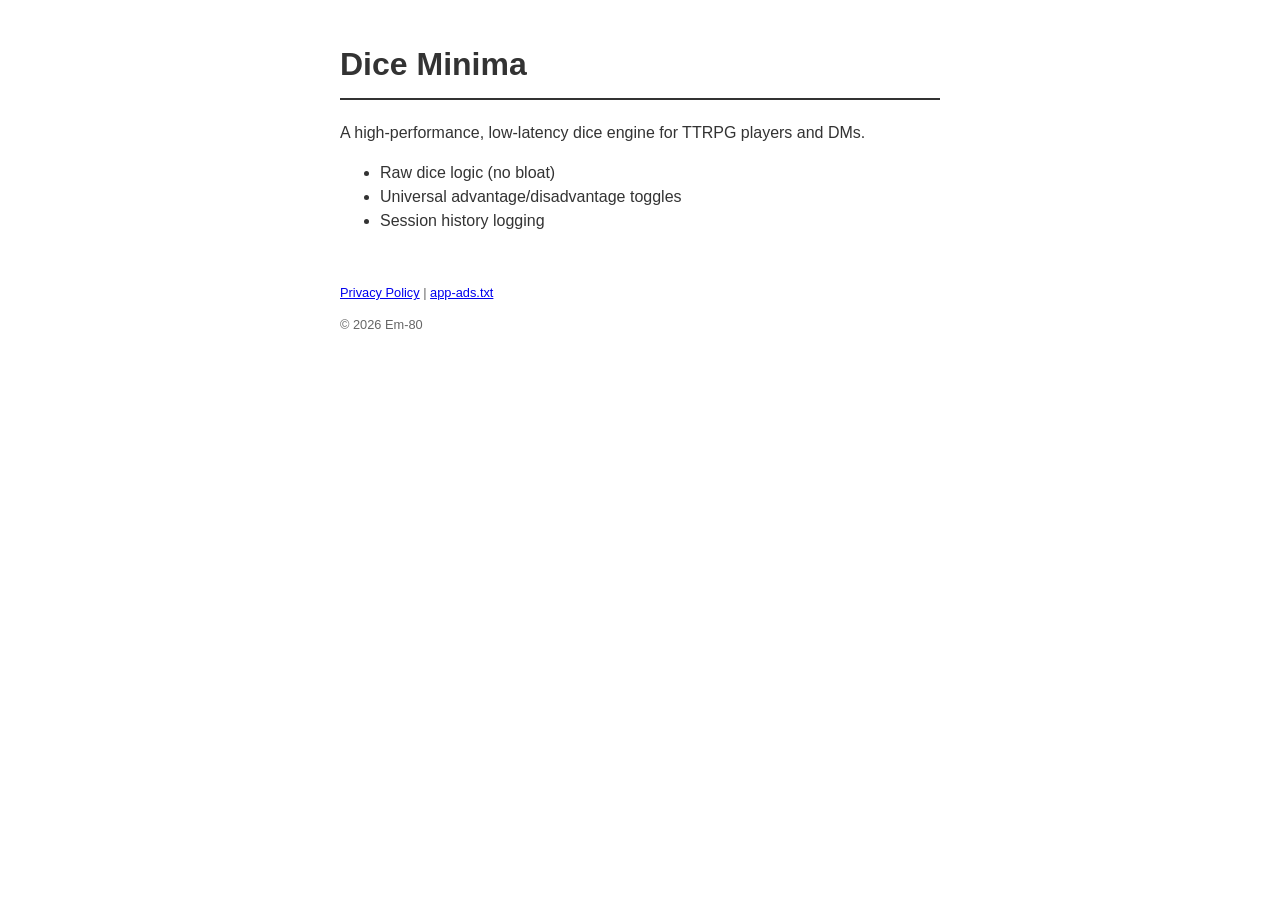
==== index.html @ d379d675 "Create index.html" ====
<!DOCTYPE html>
<html lang="en">
<head>
    <meta charset="UTF-8">
    <meta name="viewport" content="width=device-width, initial-scale=1.0">
    <title>Dice Minima</title>
    <style>
        body { font-family: sans-serif; line-height: 1.5; max-width: 600px; margin: 40px auto; padding: 0 20px; color: #333; }
        h1 { border-bottom: 2px solid #333; padding-bottom: 10px; }
        .footer { margin-top: 50px; font-size: 0.8em; color: #666; }
    </style>
</head>
<body>
    <h1>Dice Minima</h1>
    <p>A high-performance, low-latency dice engine for TTRPG players and DMs.</p>
    <ul>
        <li>Raw dice logic (no bloat)</li>
        <li>Universal advantage/disadvantage toggles</li>
        <li>Session history logging</li>
    </ul>

    <div class="footer">
        <p><a href="privacy.html">Privacy Policy</a> | <a href="app-ads.txt">app-ads.txt</a></p>
        <p>&copy; 2026 Em-80</p>
    </div>
</body>
</html>
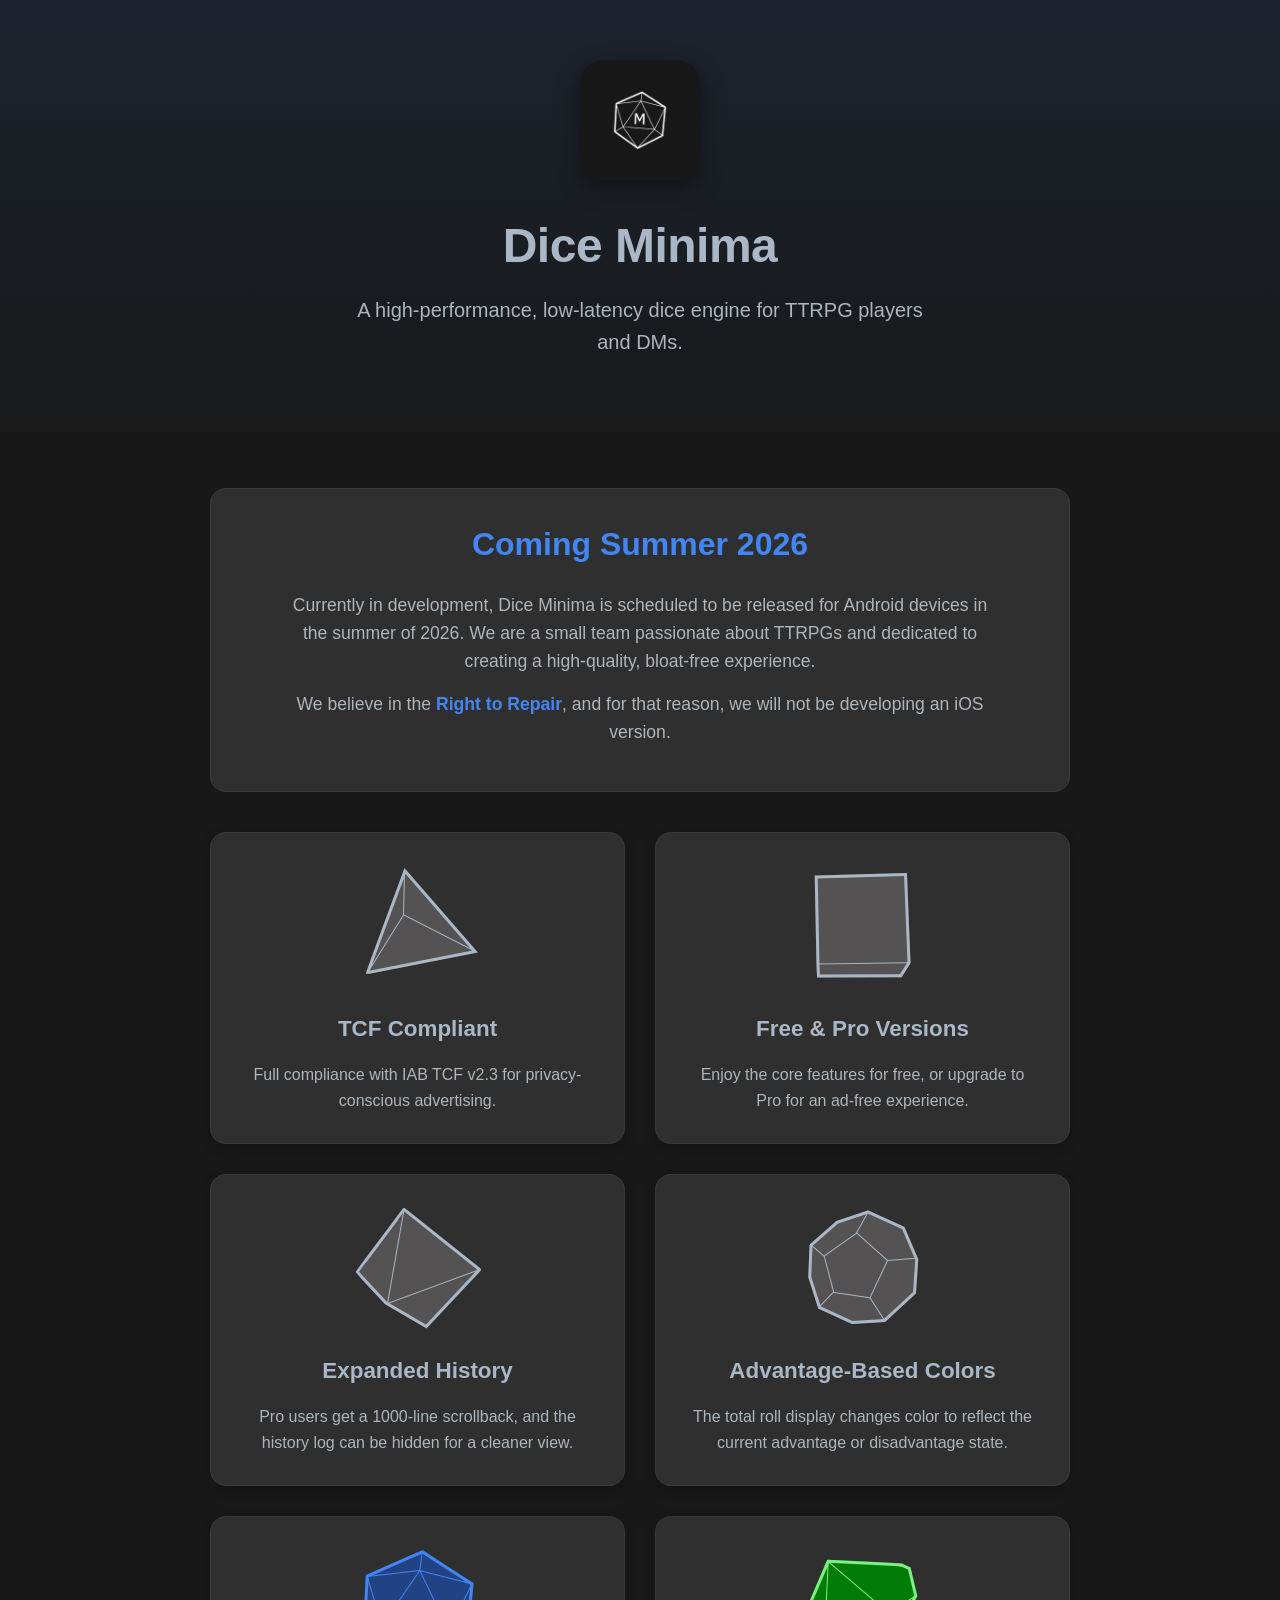
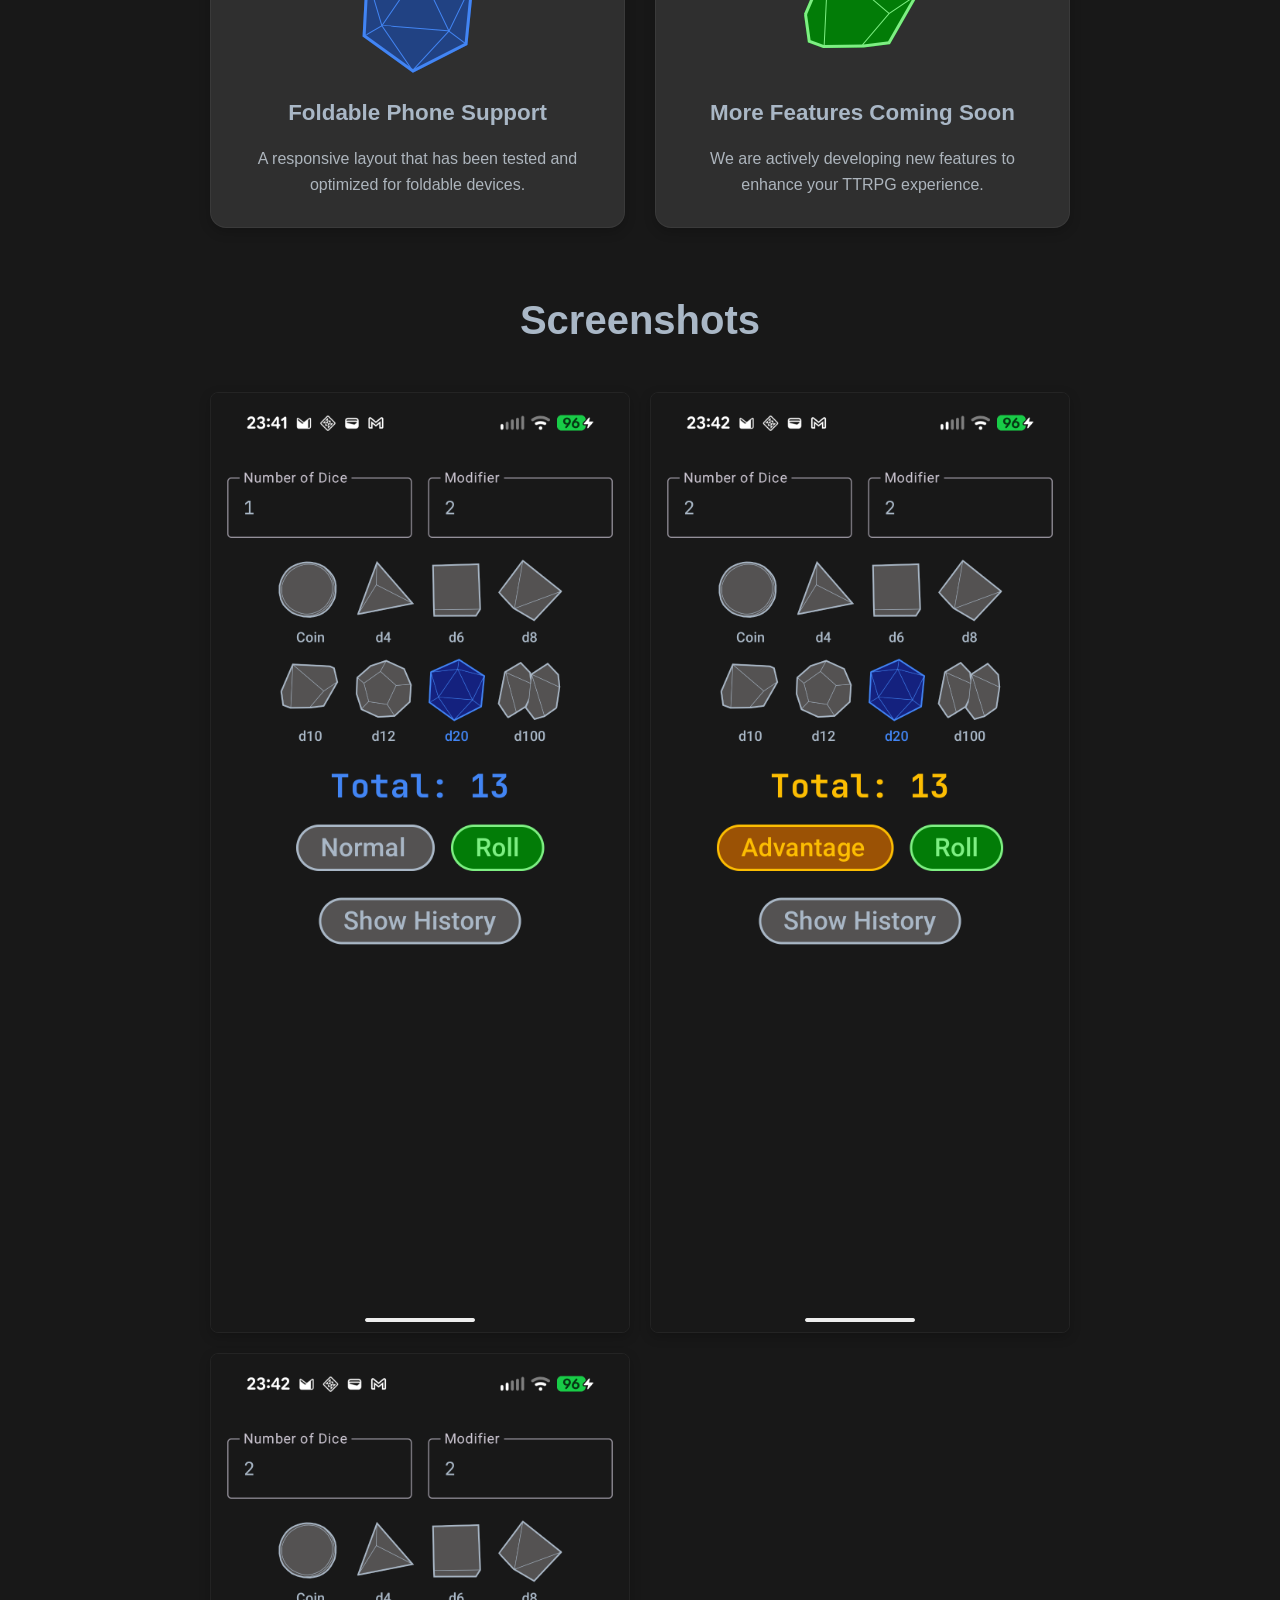
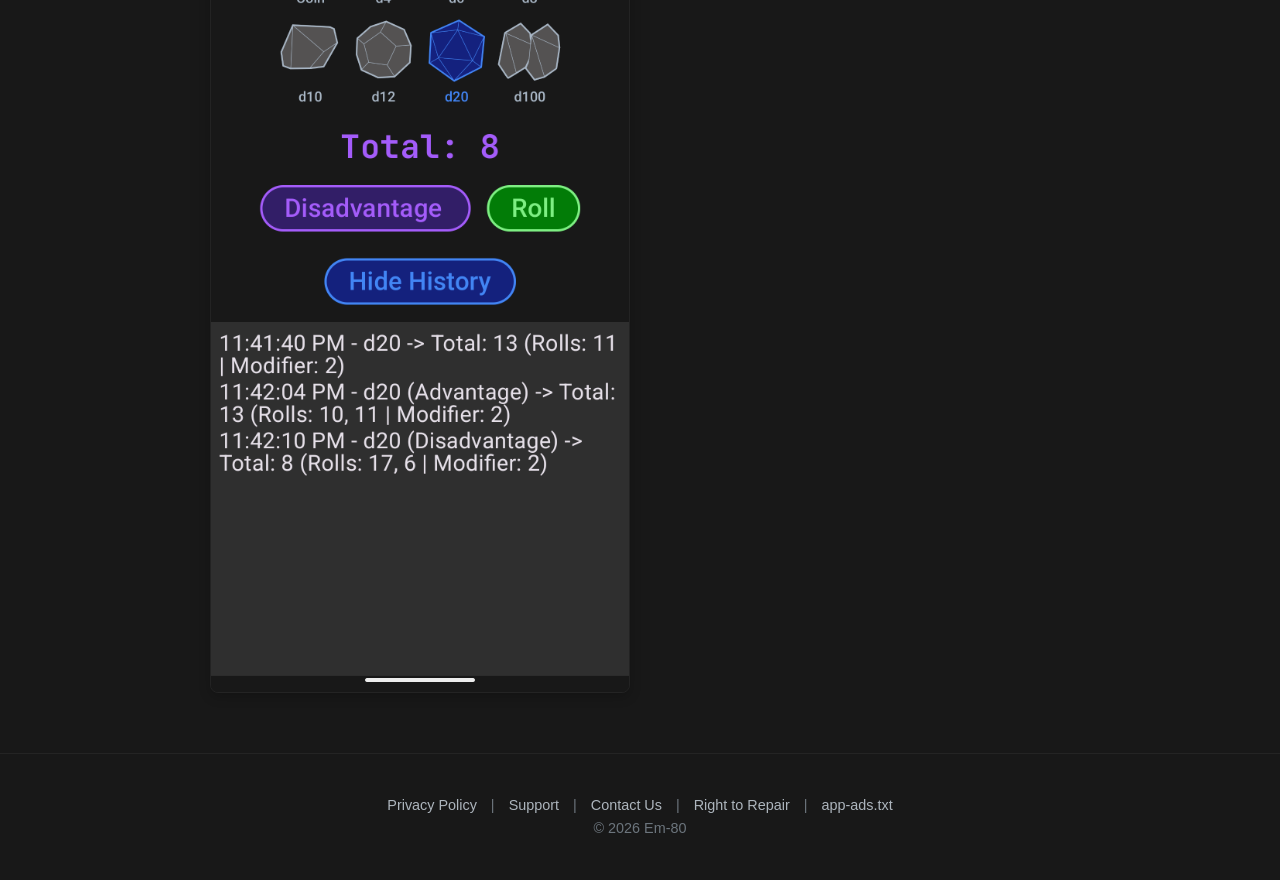
==== commit a6f87623: "site built still needs ad stuff but other than that ready to go" ====
--- a/index.html
+++ b/index.html
@@ -4,24 +4,99 @@
     <meta charset="UTF-8">
     <meta name="viewport" content="width=device-width, initial-scale=1.0">
     <title>Dice Minima</title>
-    <style>
-        body { font-family: sans-serif; line-height: 1.5; max-width: 600px; margin: 40px auto; padding: 0 20px; color: #333; }
-        h1 { border-bottom: 2px solid #333; padding-bottom: 10px; }
-        .footer { margin-top: 50px; font-size: 0.8em; color: #666; }
-    </style>
+    <link rel="stylesheet" href="assets/css/style.css">
+    <link rel="icon" href="assets/img/iconappstore.png">
 </head>
 <body>
-    <h1>Dice Minima</h1>
-    <p>A high-performance, low-latency dice engine for TTRPG players and DMs.</p>
-    <ul>
-        <li>Raw dice logic (no bloat)</li>
-        <li>Universal advantage/disadvantage toggles</li>
-        <li>Session history logging</li>
-    </ul>
 
-    <div class="footer">
-        <p><a href="privacy.html">Privacy Policy</a> | <a href="app-ads.txt">app-ads.txt</a></p>
+    <header>
+        <img src="assets/img/iconappstore.png" alt="Dice Minima App Icon" class="app-icon">
+        <h1>Dice Minima</h1>
+        <p class="subtitle">A high-performance, low-latency dice engine for TTRPG players and DMs.</p>
+    </header>
+
+    <main class="container">
+        <section class="release-info">
+            <h2>Coming Summer 2026</h2>
+            <p>Currently in development, Dice Minima is scheduled to be released for Android devices in the summer of 2026. We are a small team passionate about TTRPGs and dedicated to creating a high-quality, bloat-free experience.</p>
+            <p>We believe in the <a href="right-to-repair.html">Right to Repair</a>, and for that reason, we will not be developing an iOS version.</p>
+        </section>
+        <section class="features">
+            <!-- Feature 1: TCF Compliant -->
+            <div class="feature-card">
+                <div class="die-container">
+                    <div class="die-layer die-field" style="--die-field-tint: #545252; -webkit-mask-position: -128px 0px; mask-position: -128px 0px;"></div>
+                    <div class="die-layer die-outline" style="--die-outline-tint: #A9B7C6; -webkit-mask-position: -128px 0px; mask-position: -128px 0px;"></div>
+                </div>
+                <h3>TCF Compliant</h3>
+                <p>Full compliance with IAB TCF v2.3 for privacy-conscious advertising.</p>
+            </div>
+
+            <!-- Feature 2: Free & Pro Versions -->
+            <div class="feature-card">
+                <div class="die-container">
+                    <div class="die-layer die-field" style="--die-field-tint: #545252; -webkit-mask-position: -256px 0px; mask-position: -256px 0px;"></div>
+                    <div class="die-layer die-outline" style="--die-outline-tint: #A9B7C6; -webkit-mask-position: -256px 0px; mask-position: -256px 0px;"></div>
+                </div>
+                <h3>Free & Pro Versions</h3>
+                <p>Enjoy the core features for free, or upgrade to Pro for an ad-free experience.</p>
+            </div>
+
+            <!-- Feature 3: 1000 Line History -->
+            <div class="feature-card">
+                <div class="die-container">
+                    <div class="die-layer die-field" style="--die-field-tint: #545252; -webkit-mask-position: -384px 0px; mask-position: -384px 0px;"></div>
+                    <div class="die-layer die-outline" style="--die-outline-tint: #A9B7C6; -webkit-mask-position: -384px 0px; mask-position: -384px 0px;"></div>
+                </div>
+                <h3>Expanded History</h3>
+                <p>Pro users get a 1000-line scrollback, and the history log can be hidden for a cleaner view.</p>
+            </div>
+
+            <!-- Feature 4: Dynamic Colors -->
+            <div class="feature-card">
+                <div class="die-container">
+                    <div class="die-layer die-field" style="--die-field-tint: #545252; -webkit-mask-position: -640px 0px; mask-position: -640px 0px;"></div>
+                    <div class="die-layer die-outline" style="--die-outline-tint: #A9B7C6; -webkit-mask-position: -640px 0px; mask-position: -640px 0px;"></div>
+                </div>
+                <h3>Advantage-Based Colors</h3>
+                <p>The total roll display changes color to reflect the current advantage or disadvantage state.</p>
+            </div>
+
+            <!-- Feature 5: Foldable Support -->
+            <div class="feature-card">
+                <div class="die-container">
+                    <div class="die-layer die-field" style="--die-field-tint: #214283; -webkit-mask-position: -768px 0px; mask-position: -768px 0px;"></div>
+                    <div class="die-layer die-outline" style="--die-outline-tint: #4285F4; -webkit-mask-position: -768px 0px; mask-position: -768px 0px;"></div>
+                </div>
+                <h3>Foldable Phone Support</h3>
+                <p>A responsive layout that has been tested and optimized for foldable devices.</p>
+            </div>
+
+            <!-- Feature 6: Coming Soon -->
+            <div class="feature-card">
+                <div class="die-container">
+                    <div class="die-layer die-field" style="--die-field-tint: #027C07; -webkit-mask-position: -512px 0px; mask-position: -512px 0px;"></div>
+                    <div class="die-layer die-outline" style="--die-outline-tint: #7EEF83; -webkit-mask-position: -512px 0px; mask-position: -512px 0px;"></div>
+                </div>
+                <h3>More Features Coming Soon</h3>
+                <p>We are actively developing new features to enhance your TTRPG experience.</p>
+            </div>
+        </section>
+
+        <section class="screenshots">
+            <h2>Screenshots</h2>
+            <div class="screenshot-gallery">
+                <img src="assets/img/Screenshot_20260418-234143.png" alt="Screenshot 1">
+                <img src="assets/img/Screenshot_20260418-234206.png" alt="Screenshot 2">
+                <img src="assets/img/Screenshot_20260418-234228.png" alt="Screenshot 3">
+            </div>
+        </section>
+    </main>
+
+    <footer>
+        <p><a href="privacy.html">Privacy Policy</a> | <a href="support.html">Support</a> | <a href="contact.html">Contact Us</a> | <a href="right-to-repair.html">Right to Repair</a> | <a href="app-ads.txt">app-ads.txt</a></p>
         <p>&copy; 2026 Em-80</p>
-    </div>
+    </footer>
+
 </body>
 </html>
--- a/assets/css/style.css
+++ b/assets/css/style.css
@@ -0,0 +1,231 @@
+:root {
+    --bg-color: #181818;
+    --text-color: #A9B7C6;
+    --accent-color: #4285F4;
+    --card-bg: #2F2F2F;
+    --font-family: 'Segoe UI', Roboto, Helvetica, Arial, sans-serif;
+}
+
+* {
+    box-sizing: border-box;
+    margin: 0;
+    padding: 0;
+}
+
+body {
+    background-color: var(--bg-color);
+    color: var(--text-color);
+    font-family: var(--font-family);
+    line-height: 1.6;
+    display: flex;
+    flex-direction: column;
+    min-height: 100vh;
+}
+
+header {
+    text-align: center;
+    padding: 60px 20px;
+    background: linear-gradient(180deg, rgba(66, 133, 244, 0.1) 0%, transparent 100%);
+}
+
+.app-icon {
+    width: 120px;
+    height: 120px;
+    border-radius: 24px;
+    box-shadow: 0 8px 24px rgba(0, 0, 0, 0.4);
+    margin-bottom: 20px;
+}
+
+h1 {
+    font-size: 3rem;
+    font-weight: 800;
+    margin-bottom: 10px;
+    letter-spacing: -0.5px;
+}
+
+.subtitle {
+    font-size: 1.25rem;
+    color: #adb5bd;
+    max-width: 600px;
+    margin: 0 auto 30px;
+}
+
+.container {
+    max-width: 900px;
+    margin: 0 auto;
+    padding: 0 20px;
+    flex: 1;
+}
+
+.release-info {
+    background-color: var(--card-bg);
+    border-radius: 16px;
+    padding: 30px;
+    margin-top: 40px;
+    text-align: center;
+    border: 1px solid rgba(255, 255, 255, 0.05);
+}
+
+.release-info h2 {
+    font-size: 2rem;
+    margin-bottom: 20px;
+    color: var(--accent-color);
+}
+
+.release-info p {
+    font-size: 1.1rem;
+    color: #adb5bd;
+    max-width: 700px;
+    margin: 0 auto 15px;
+}
+
+.release-info a {
+    color: var(--accent-color);
+    text-decoration: none;
+    font-weight: 600;
+}
+
+.release-info a:hover {
+    text-decoration: underline;
+}
+
+.features {
+    display: grid;
+    grid-template-columns: repeat(auto-fit, minmax(280px, 1fr));
+    gap: 30px;
+    margin-top: 40px;
+    margin-bottom: 60px;
+}
+
+.feature-card {
+    background-color: var(--card-bg);
+    border-radius: 16px;
+    padding: 30px;
+    text-align: center;
+    box-shadow: 0 4px 12px rgba(0, 0, 0, 0.2);
+    border: 1px solid rgba(255, 255, 255, 0.05);
+    transition: transform 0.2s ease;
+}
+
+.feature-card:hover {
+    transform: translateY(-5px);
+}
+
+.feature-card h3 {
+    margin-bottom: 15px;
+    font-size: 1.4rem;
+    color: var(--text-color);
+}
+
+.feature-card p {
+    color: #adb5bd;
+    font-size: 1rem;
+}
+
+/* Dice Sprite Container */
+.die-container {
+    position: relative;
+    width: 128px; /* Render size - half of 256 for crispness */
+    height: 128px;
+    margin: 0 auto 20px;
+    display: flex;
+    justify-content: center;
+    align-items: center;
+}
+
+.die-layer {
+    position: absolute;
+    top: 0;
+    left: 0;
+    width: 100%;
+    height: 100%;
+    -webkit-mask-repeat: no-repeat;
+    mask-repeat: no-repeat;
+    /* Assuming 256px sprite cells. We scale the mask using mask-size */
+    -webkit-mask-size: auto 128px; /* scale to match our container height */
+    mask-size: auto 128px;
+}
+
+/* Field (Background layer) */
+.die-field {
+    background-color: var(--die-field-tint, #4285F4);
+    -webkit-mask-image: url('../img/dicesprite_feild.png');
+    mask-image: url('../img/dicesprite_feild.png');
+}
+
+/* Outline (Foreground layer) */
+.die-outline {
+    background-color: var(--die-outline-tint, #ffffff);
+    -webkit-mask-image: url('../img/dicesprite_outline.png');
+    mask-image: url('../img/dicesprite_outline.png');
+}
+
+/* Privacy Page specific */
+.privacy-content {
+    background-color: var(--card-bg);
+    padding: 40px;
+    border-radius: 16px;
+    margin: 40px auto;
+    border: 1px solid rgba(255, 255, 255, 0.05);
+}
+
+.privacy-content h1 {
+    font-size: 2.5rem;
+    margin-bottom: 10px;
+}
+
+.privacy-content h2 {
+    font-size: 1.5rem;
+    margin-top: 30px;
+    margin-bottom: 15px;
+    color: var(--accent-color);
+}
+
+.privacy-content p {
+    margin-bottom: 15px;
+    color: #ced4da;
+}
+
+footer {
+    text-align: center;
+    padding: 40px 20px;
+    color: #6c757d;
+    font-size: 0.9rem;
+    border-top: 1px solid rgba(255, 255, 255, 0.05);
+}
+
+footer a {
+    color: #adb5bd;
+    text-decoration: none;
+    margin: 0 10px;
+    transition: color 0.2s;
+}
+
+footer a:hover {
+    color: var(--accent-color);
+}
+
+/* Screenshots Section */
+.screenshots {
+    margin-bottom: 60px;
+}
+
+.screenshots h2 {
+    text-align: center;
+    font-size: 2.5rem;
+    margin-bottom: 40px;
+    color: var(--text-color);
+}
+
+.screenshot-gallery {
+    display: grid;
+    grid-template-columns: repeat(auto-fit, minmax(280px, 1fr));
+    gap: 20px;
+}
+
+.screenshot-gallery img {
+    width: 100%;
+    border-radius: 8px;
+    box-shadow: 0 4px 12px rgba(0, 0, 0, 0.2);
+    border: 1px solid rgba(255, 255, 255, 0.05);
+}
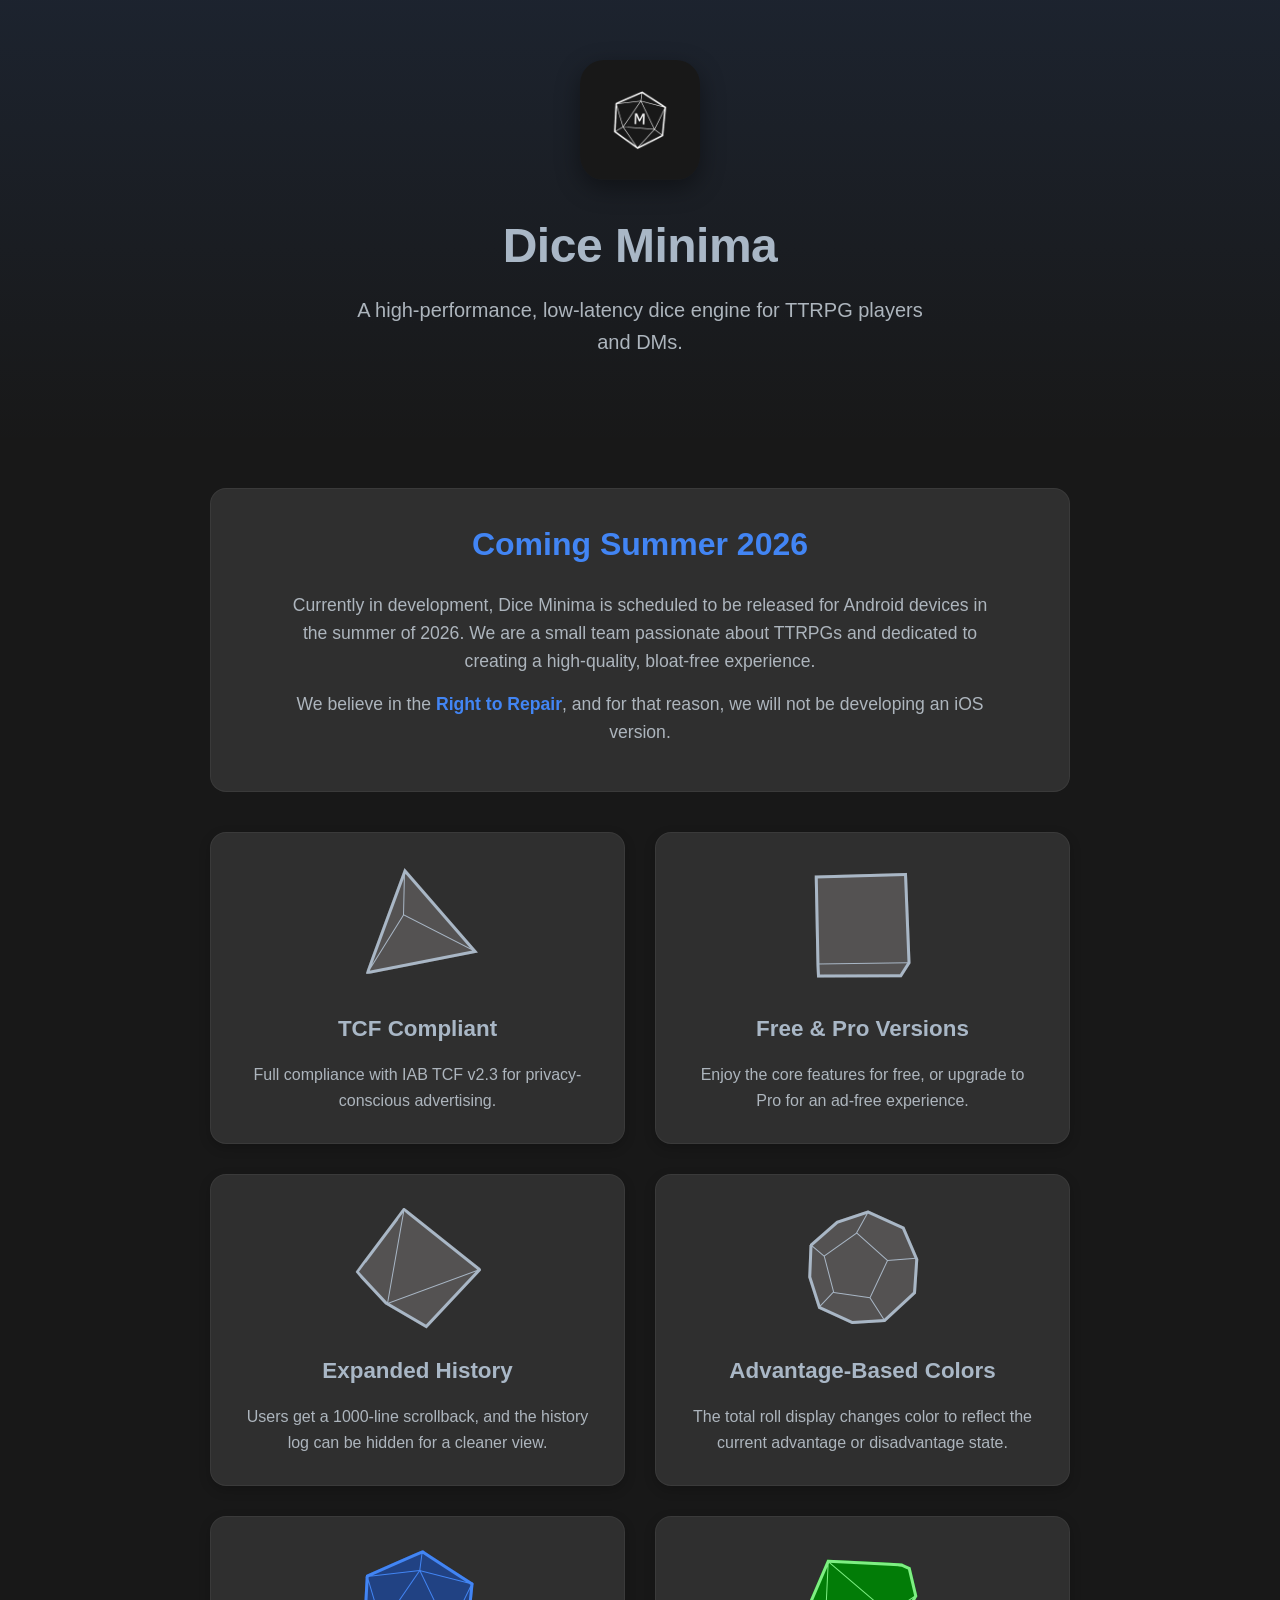
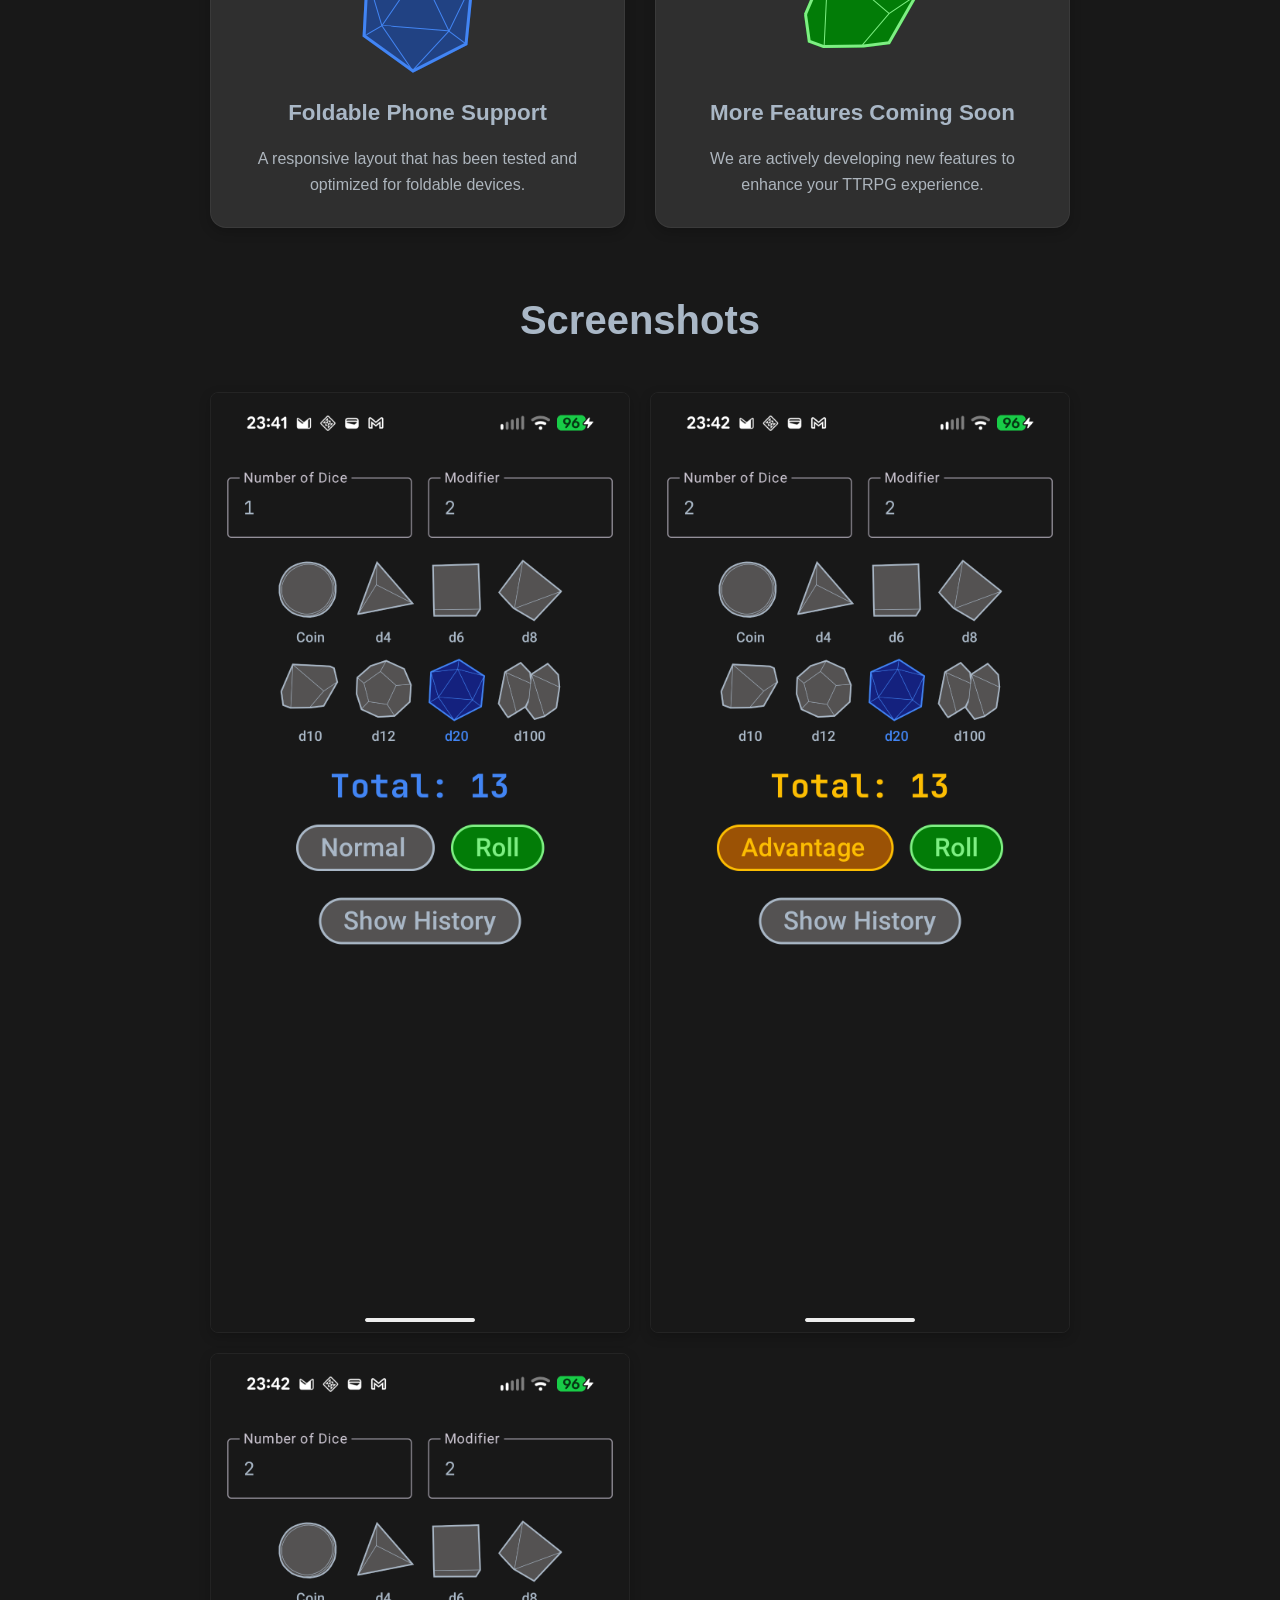
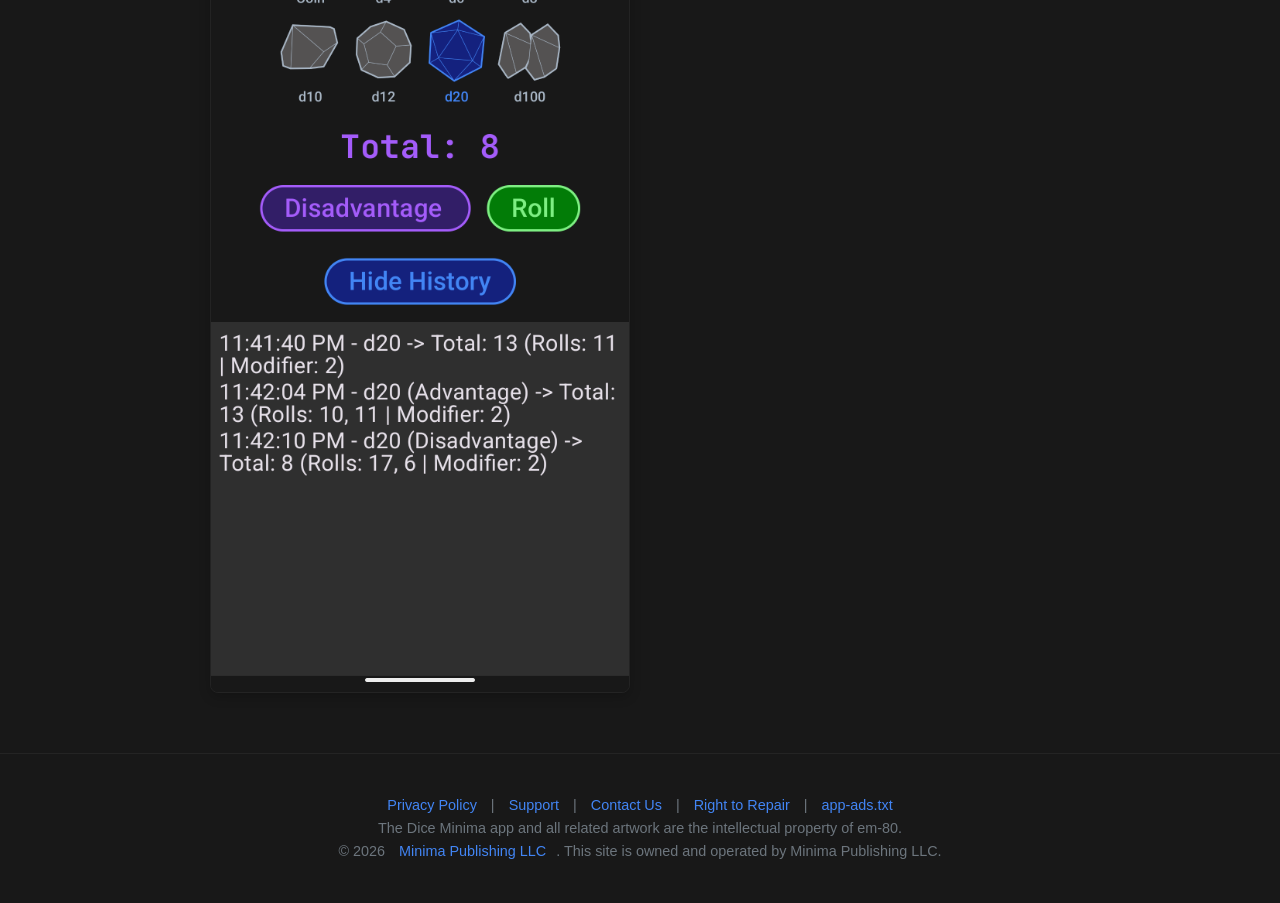
==== commit 5e02ff18: "publisher fixes" ====
--- a/index.html
+++ b/index.html
@@ -3,11 +3,28 @@
 <head>
     <meta charset="UTF-8">
     <meta name="viewport" content="width=device-width, initial-scale=1.0">
-    <title>Dice Minima</title>
+    
+    <title>Dice Minima | Auditable Digital Dice</title>
+    <meta name="title" content="Dice Minima | Auditable Digital Dice">
+    <meta name="description" content="Fast, battery-efficient, and auditable digital dice for TTRPGs. Built for speed and trust.">
+    <meta name="keywords" content="DnD, TTRPG, Dice Roller, Auditable Dice, Android, Dice Minima">
+    <link rel="canonical" href="https://diceminima.com/">
+
+    <meta property="og:type" content="website">
+    <meta property="og:url" content="https://diceminima.com/">
+    <meta property="og:title" content="Dice Minima">
+    <meta property="og:description" content="Fast, battery-efficient, and auditable digital dice. Stop worrying about 'black box' rolls.">
+    <meta property="og:image" content="https://diceminima.com/assets/img/preview-card.png">
+
+    <meta property="twitter:card" content="summary_large_image">
+    <meta property="twitter:url" content="https://diceminima.com/">
+    <meta property="twitter:title" content="Dice Minima">
+    <meta property="twitter:description" content="Fast, battery-efficient, and auditable digital dice. Built for speed and trust.">
+    <meta property="twitter:image" content="https://diceminima.com/assets/img/preview-card.png">
+
     <link rel="stylesheet" href="assets/css/style.css">
     <link rel="icon" href="assets/img/iconappstore.png">
 </head>
-<body>
 
     <header>
         <img src="assets/img/iconappstore.png" alt="Dice Minima App Icon" class="app-icon">
@@ -49,7 +66,7 @@
                     <div class="die-layer die-outline" style="--die-outline-tint: #A9B7C6; -webkit-mask-position: -384px 0px; mask-position: -384px 0px;"></div>
                 </div>
                 <h3>Expanded History</h3>
-                <p>Pro users get a 1000-line scrollback, and the history log can be hidden for a cleaner view.</p>
+                <p>Users get a 1000-line scrollback, and the history log can be hidden for a cleaner view.</p>
             </div>
 
             <!-- Feature 4: Dynamic Colors -->
@@ -95,7 +112,8 @@
 
     <footer>
         <p><a href="privacy.html">Privacy Policy</a> | <a href="support.html">Support</a> | <a href="contact.html">Contact Us</a> | <a href="right-to-repair.html">Right to Repair</a> | <a href="app-ads.txt">app-ads.txt</a></p>
-        <p>&copy; 2026 Em-80</p>
+        <p>The Dice Minima app and all related artwork are the intellectual property of em-80.</p>
+        <p>&copy; 2026 <a href="https://minimapublishing.com/">Minima Publishing LLC</a>. This site is owned and operated by Minima Publishing LLC.</p>
     </footer>
 
 </body>
--- a/assets/css/style.css
+++ b/assets/css/style.css
@@ -22,6 +22,15 @@
     min-height: 100vh;
 }
 
+a {
+    color: var(--accent-color);
+    text-decoration: none;
+}
+
+a:hover {
+    text-decoration: underline;
+}
+
 header {
     text-align: center;
     padding: 60px 20px;
@@ -80,13 +89,7 @@
 }
 
 .release-info a {
-    color: var(--accent-color);
-    text-decoration: none;
     font-weight: 600;
-}
-
-.release-info a:hover {
-    text-decoration: underline;
 }
 
 .features {
@@ -195,14 +198,8 @@
 }
 
 footer a {
-    color: #adb5bd;
-    text-decoration: none;
     margin: 0 10px;
     transition: color 0.2s;
-}
-
-footer a:hover {
-    color: var(--accent-color);
 }
 
 /* Screenshots Section */
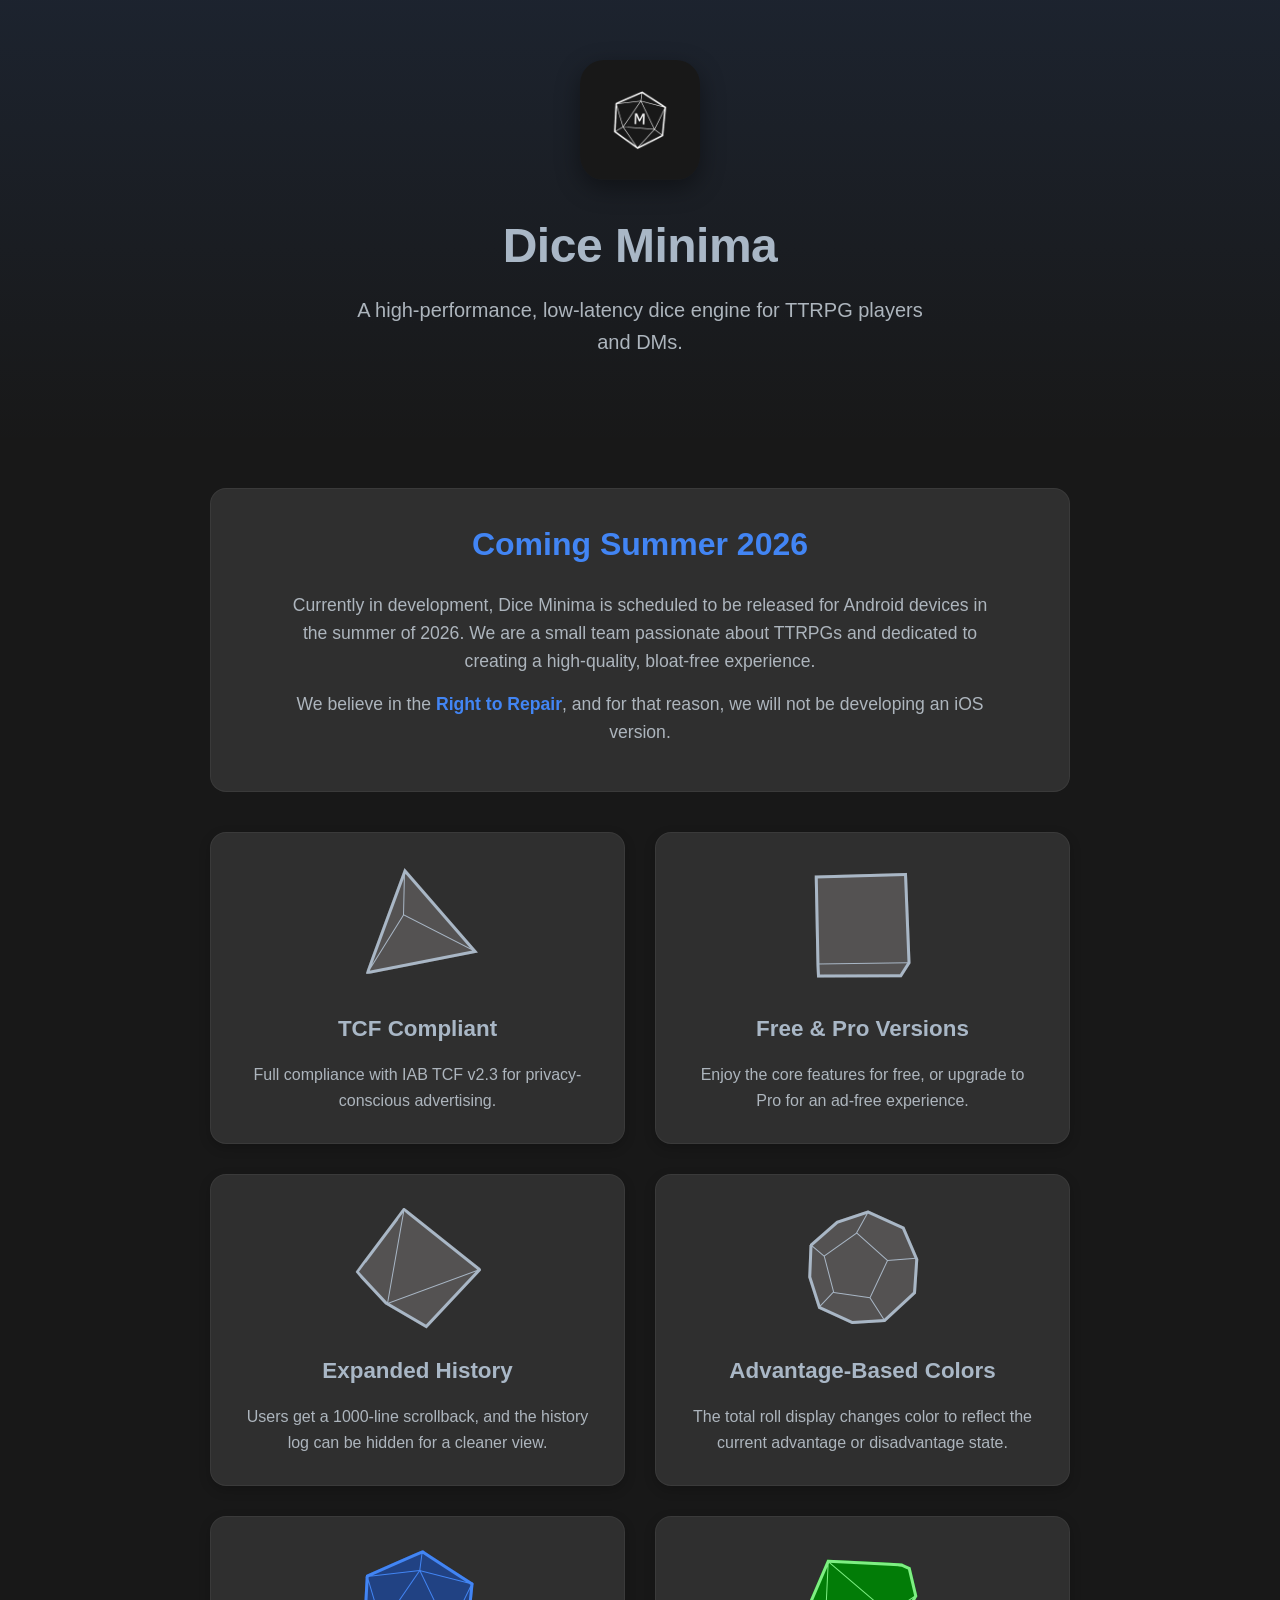
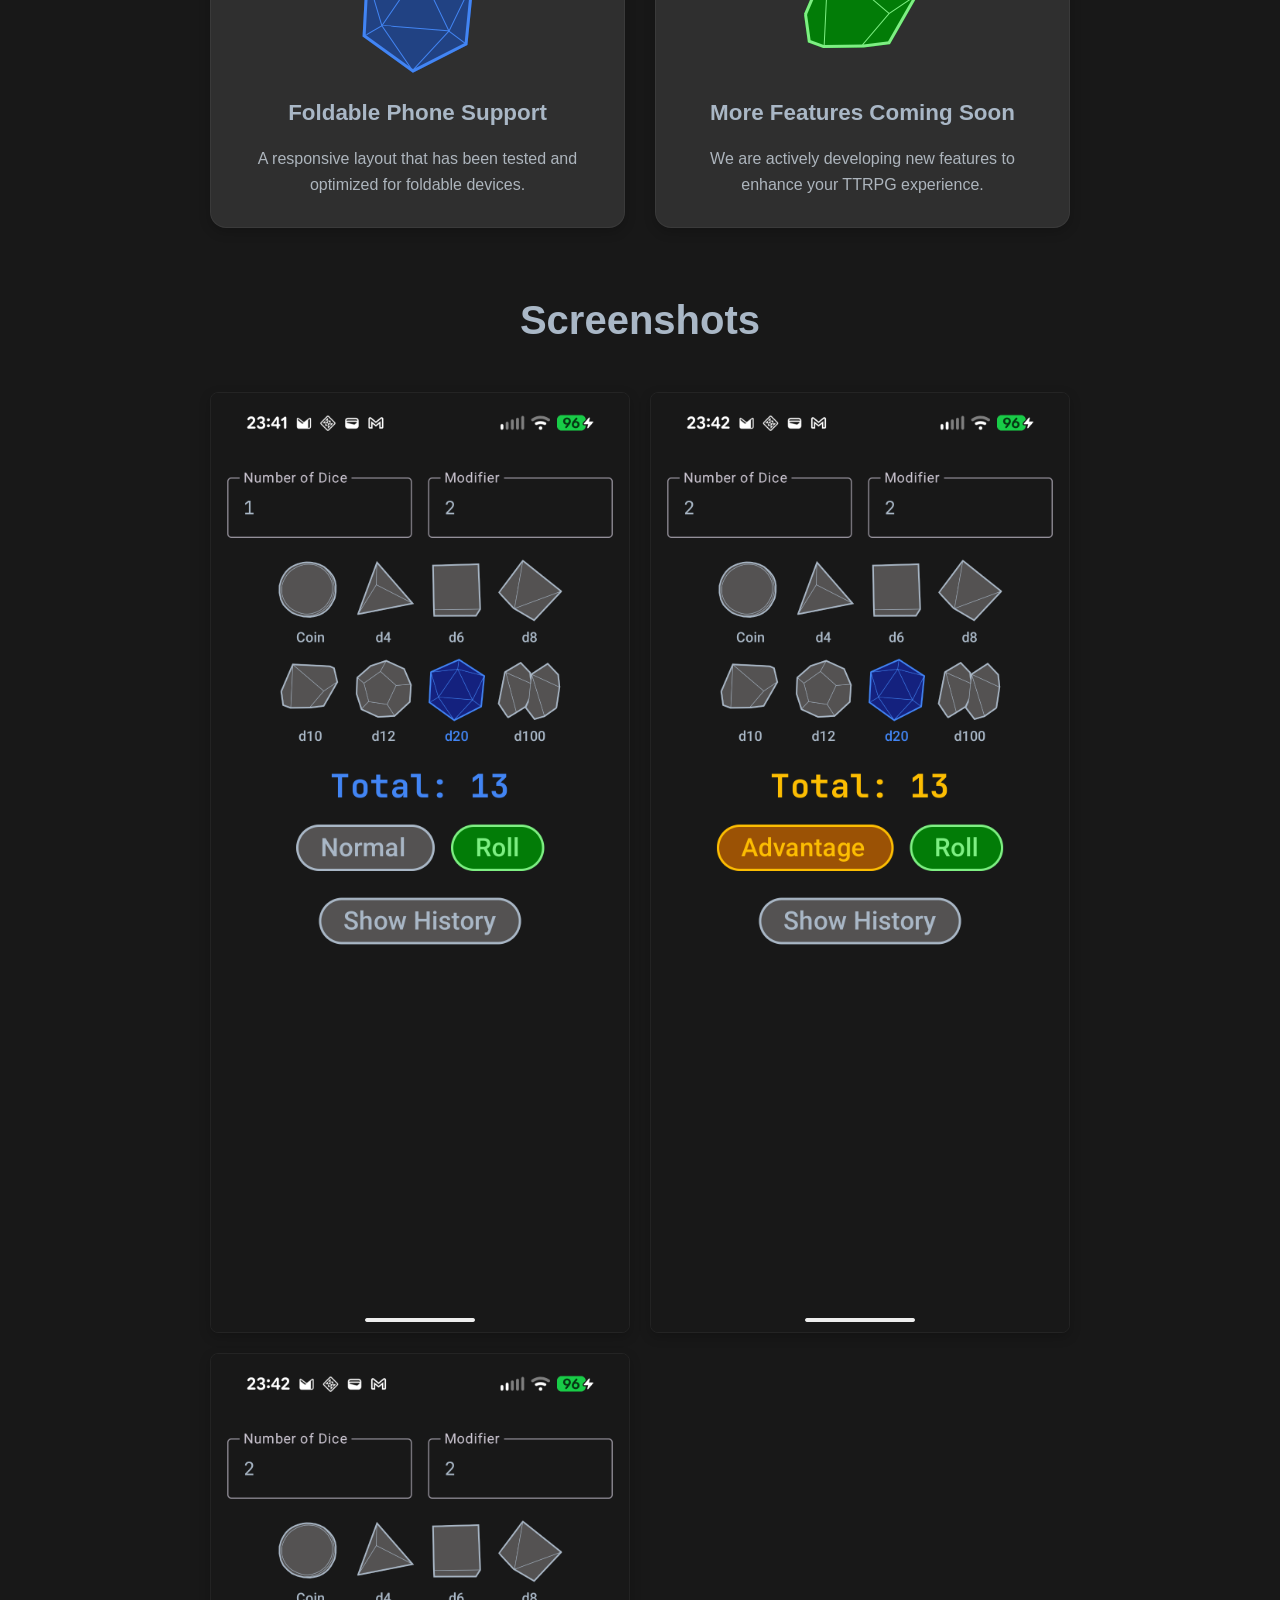
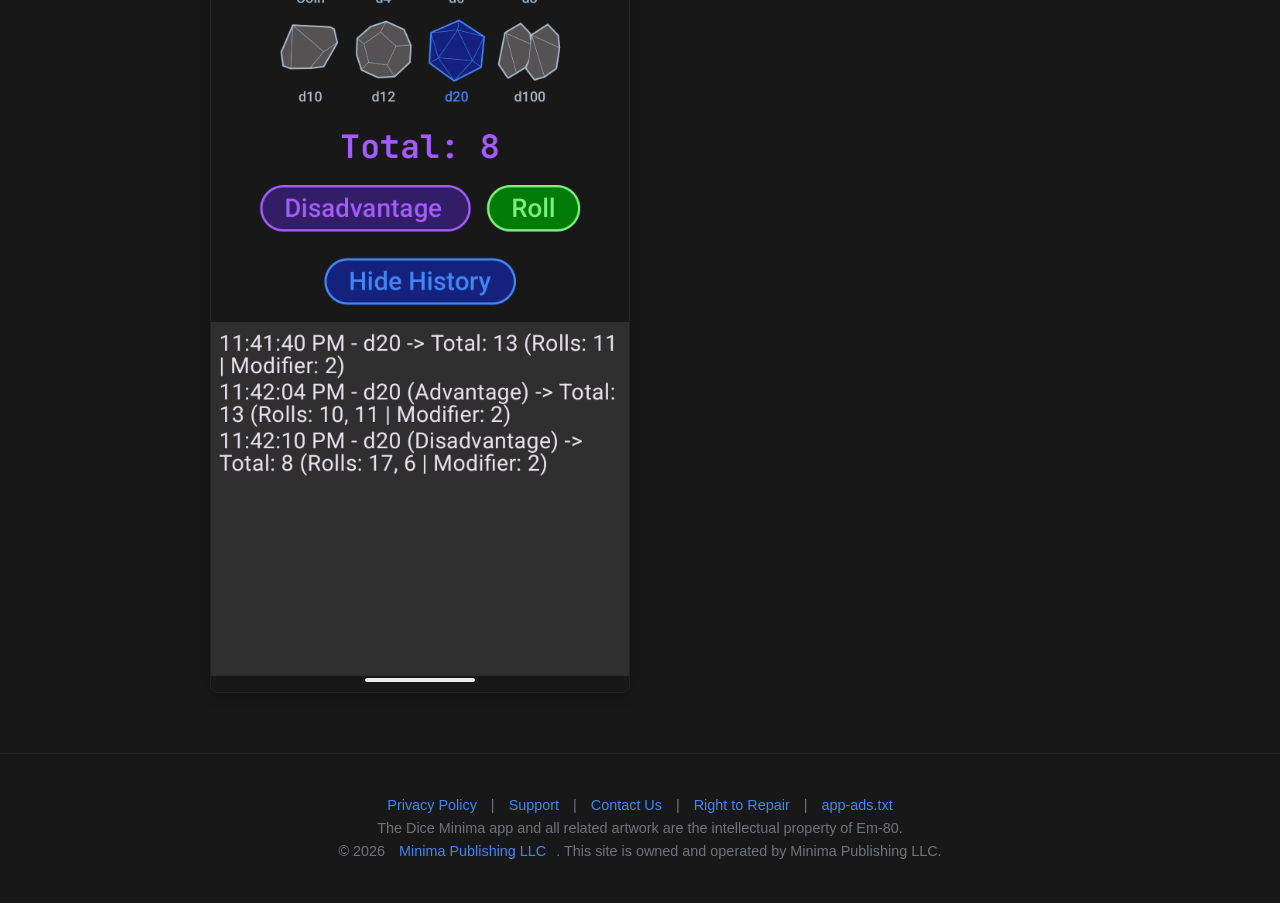
==== commit e806f8f0: "typo fix" ====
--- a/index.html
+++ b/index.html
@@ -112,7 +112,7 @@
 
     <footer>
         <p><a href="privacy.html">Privacy Policy</a> | <a href="support.html">Support</a> | <a href="contact.html">Contact Us</a> | <a href="right-to-repair.html">Right to Repair</a> | <a href="app-ads.txt">app-ads.txt</a></p>
-        <p>The Dice Minima app and all related artwork are the intellectual property of em-80.</p>
+        <p>The Dice Minima app and all related artwork are the intellectual property of Em-80.</p>
         <p>&copy; 2026 <a href="https://minimapublishing.com/">Minima Publishing LLC</a>. This site is owned and operated by Minima Publishing LLC.</p>
     </footer>
 
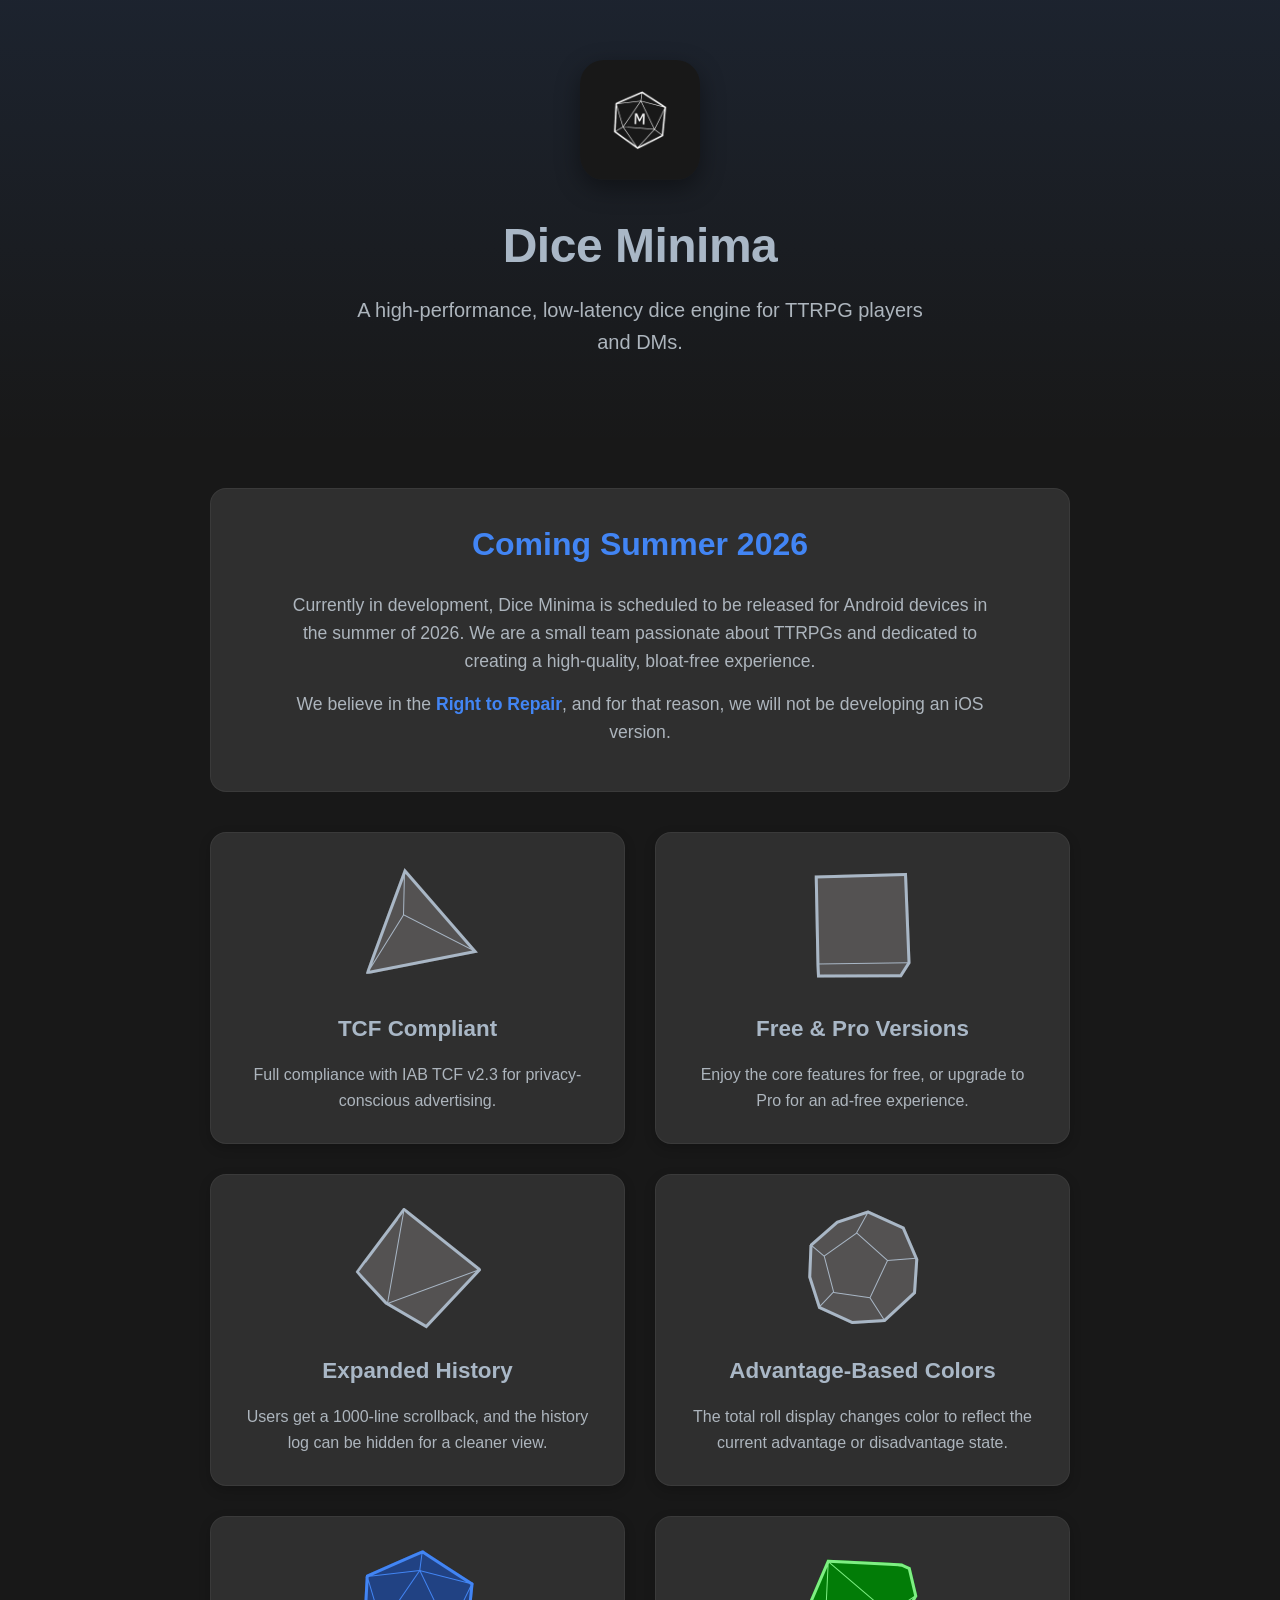
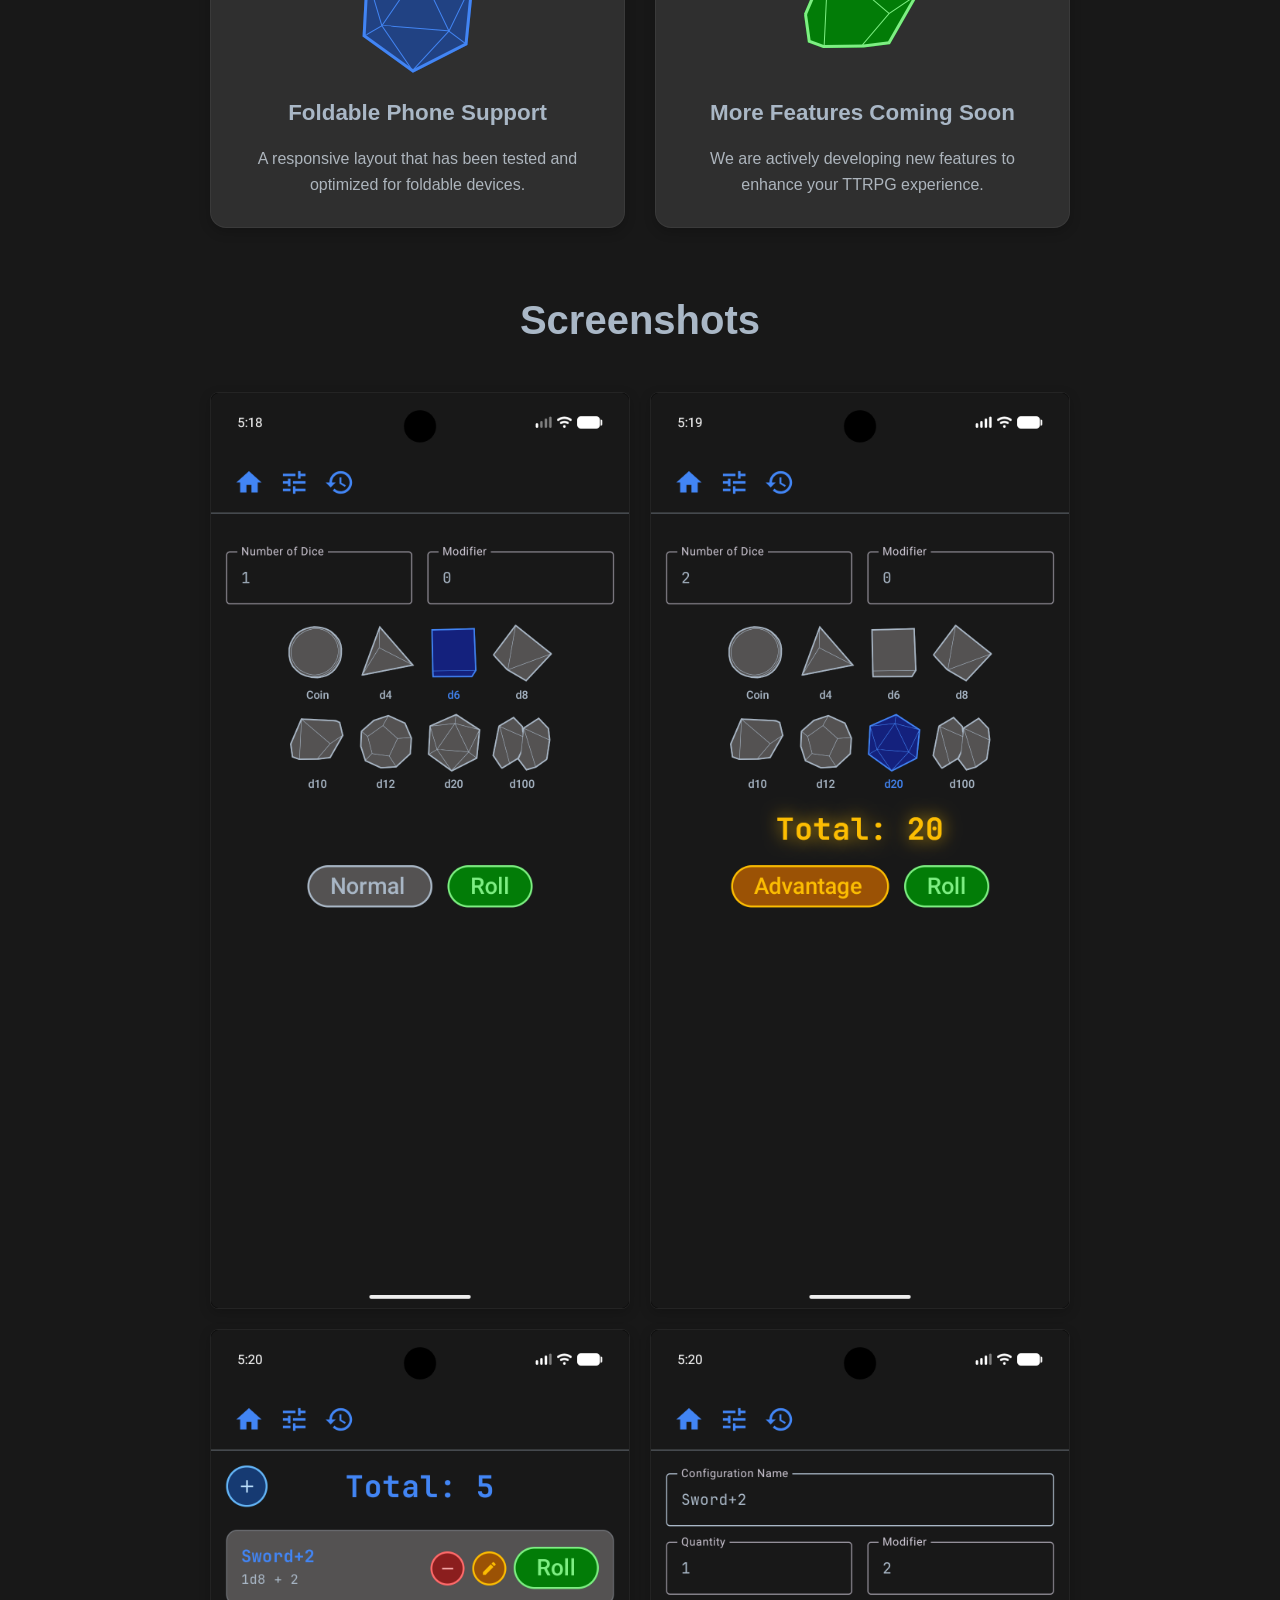
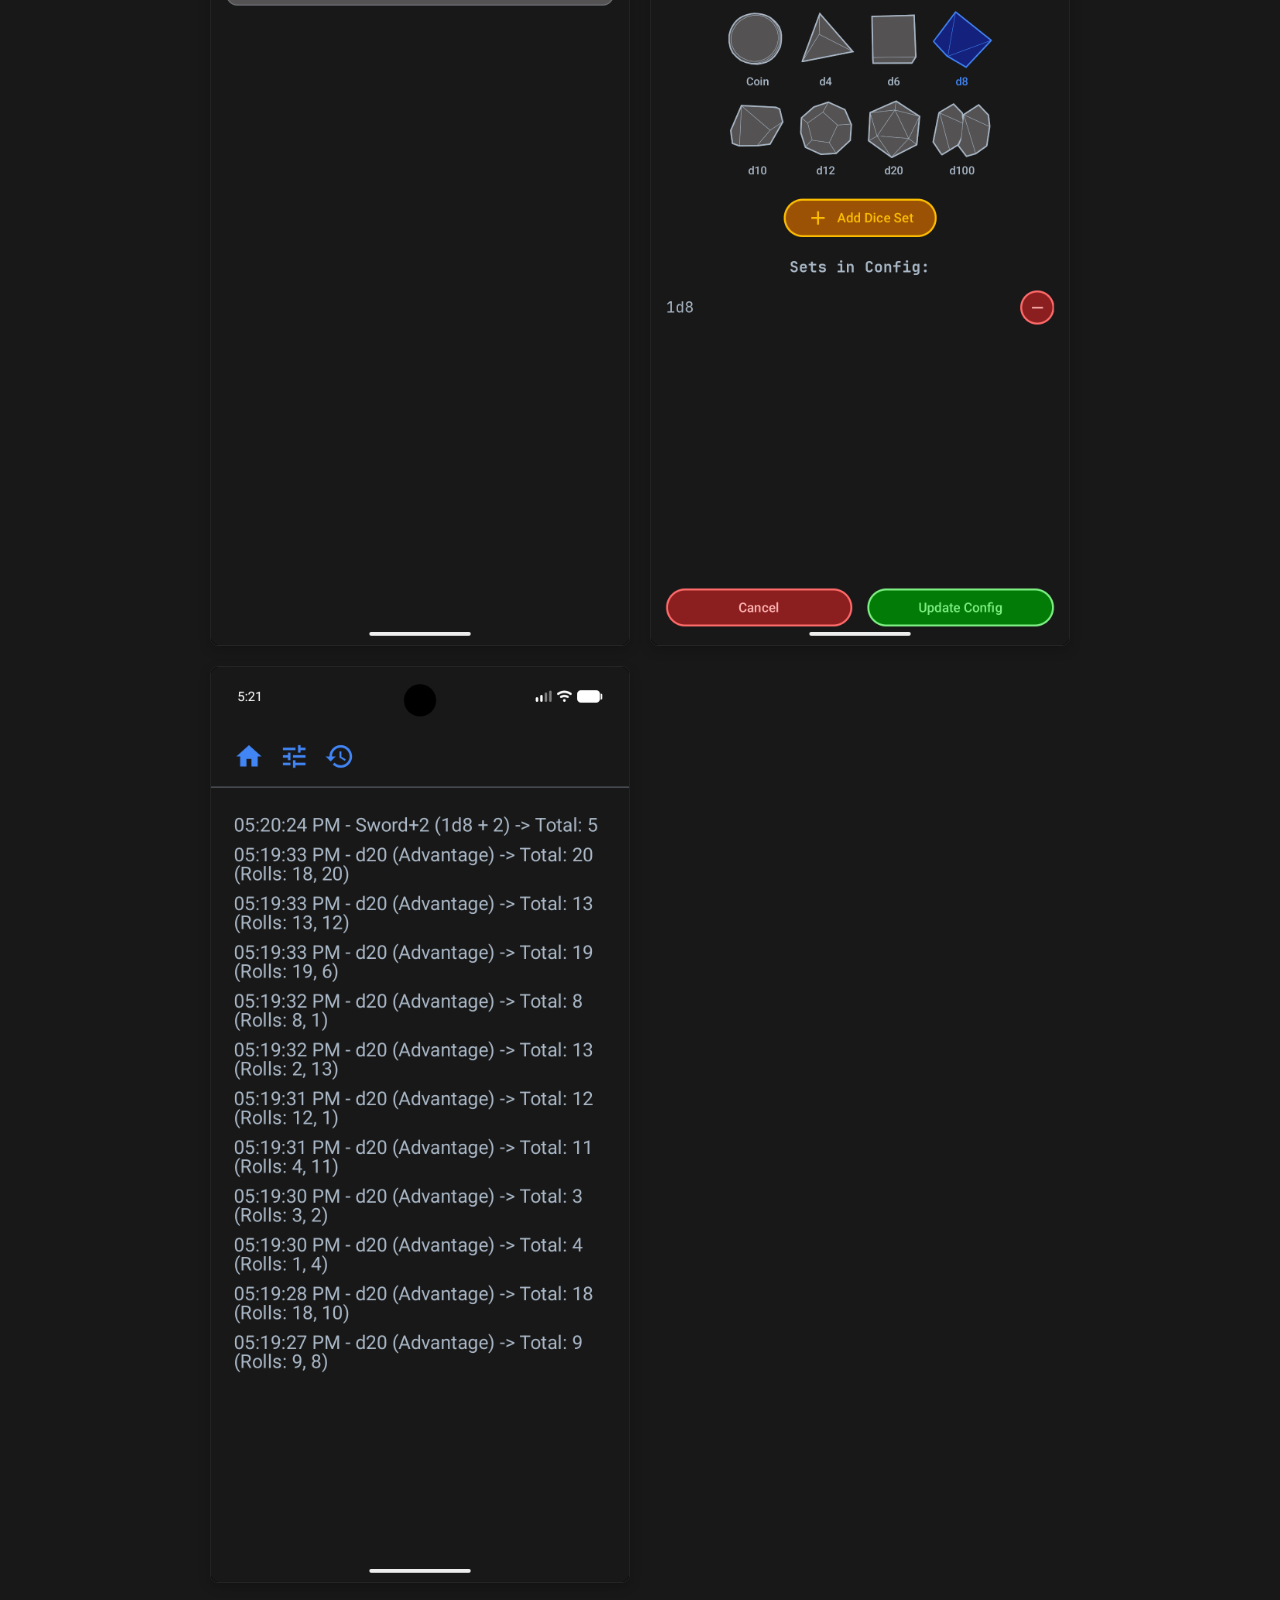
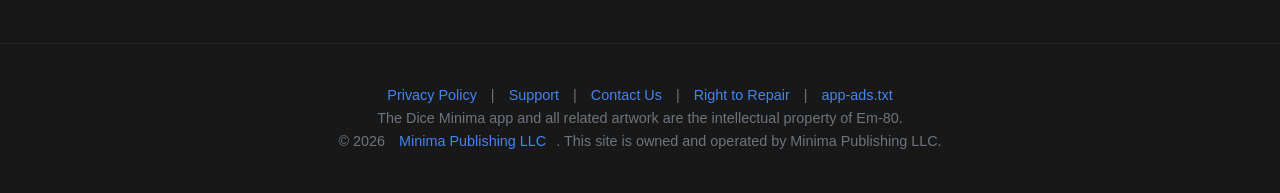
==== commit 1d921170: "new screenshots" ====
--- a/index.html
+++ b/index.html
@@ -103,9 +103,11 @@
         <section class="screenshots">
             <h2>Screenshots</h2>
             <div class="screenshot-gallery">
-                <img src="assets/img/Screenshot_20260418-234143.png" alt="Screenshot 1">
-                <img src="assets/img/Screenshot_20260418-234206.png" alt="Screenshot 2">
-                <img src="assets/img/Screenshot_20260418-234228.png" alt="Screenshot 3">
+                <img src="assets/img/diceminima_screenshots/Screenshot_20260813_171838.png" alt="Dice Minima screenshot showing the main dice rolling interface">
+                <img src="assets/img/diceminima_screenshots/Screenshot_20260813_172000.png" alt="Dice Minima screenshot showing recent roll history and controls">
+                <img src="assets/img/diceminima_screenshots/Screenshot_20260813_172053.png" alt="Dice Minima screenshot showing a roll result and app layout">
+                <img src="assets/img/diceminima_screenshots/Screenshot_20260813_172106.png" alt="Dice Minima screenshot showing additional dice rolling options">
+                <img src="assets/img/diceminima_screenshots/Screenshot_20260813_172119.png" alt="Dice Minima screenshot showing the interface on another app screen">
             </div>
         </section>
     </main>
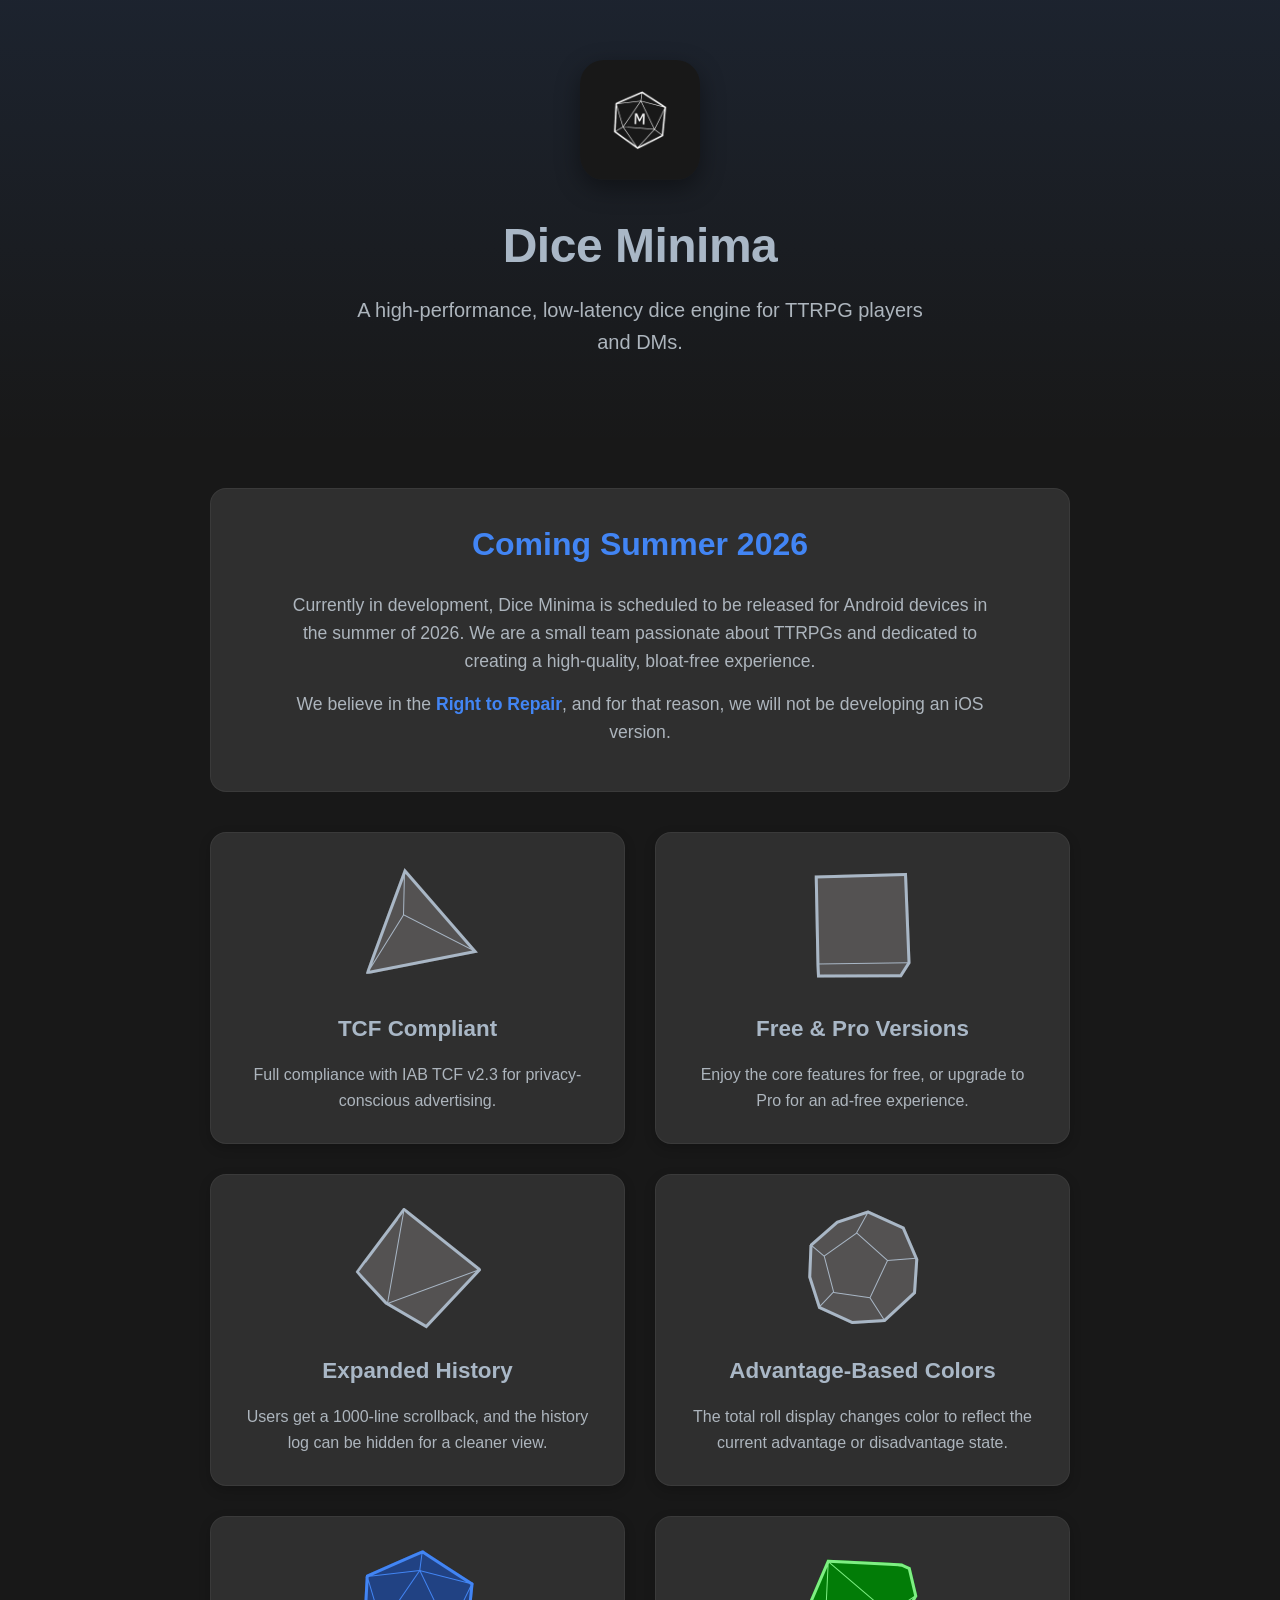
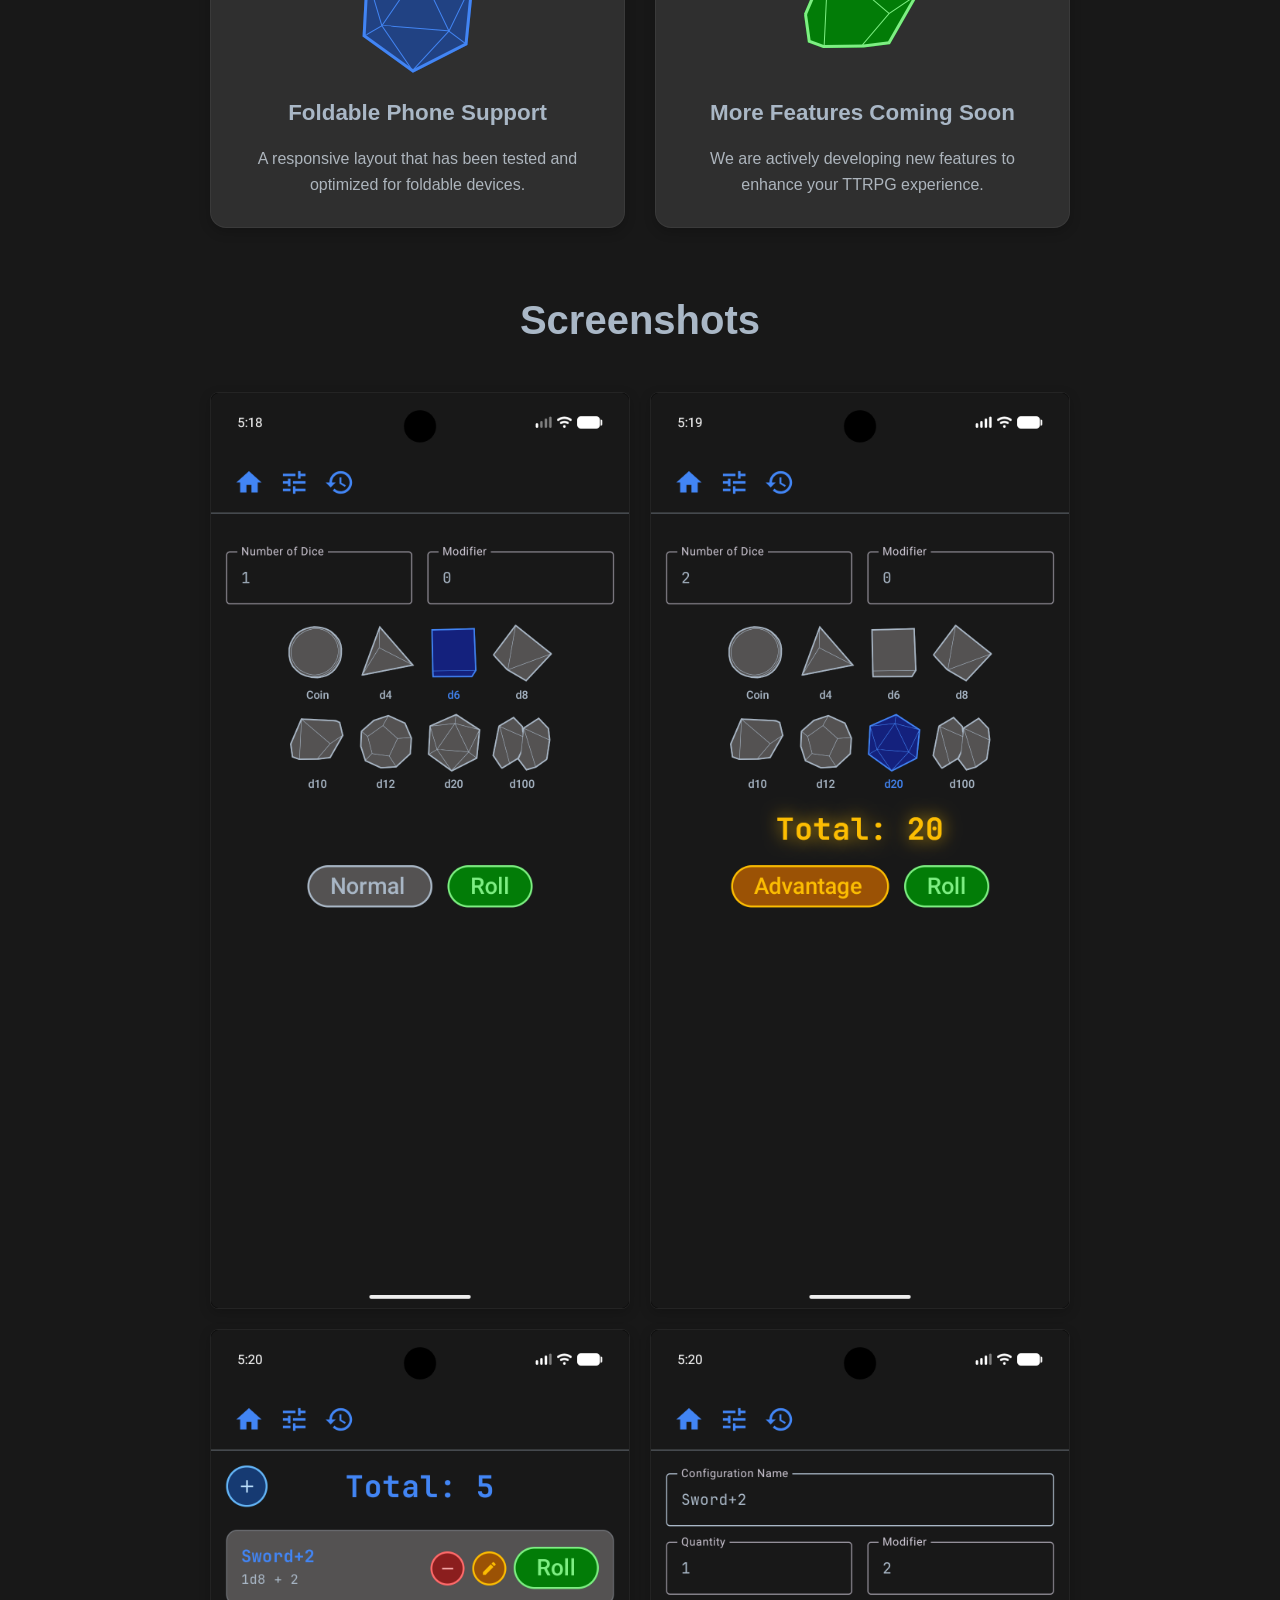
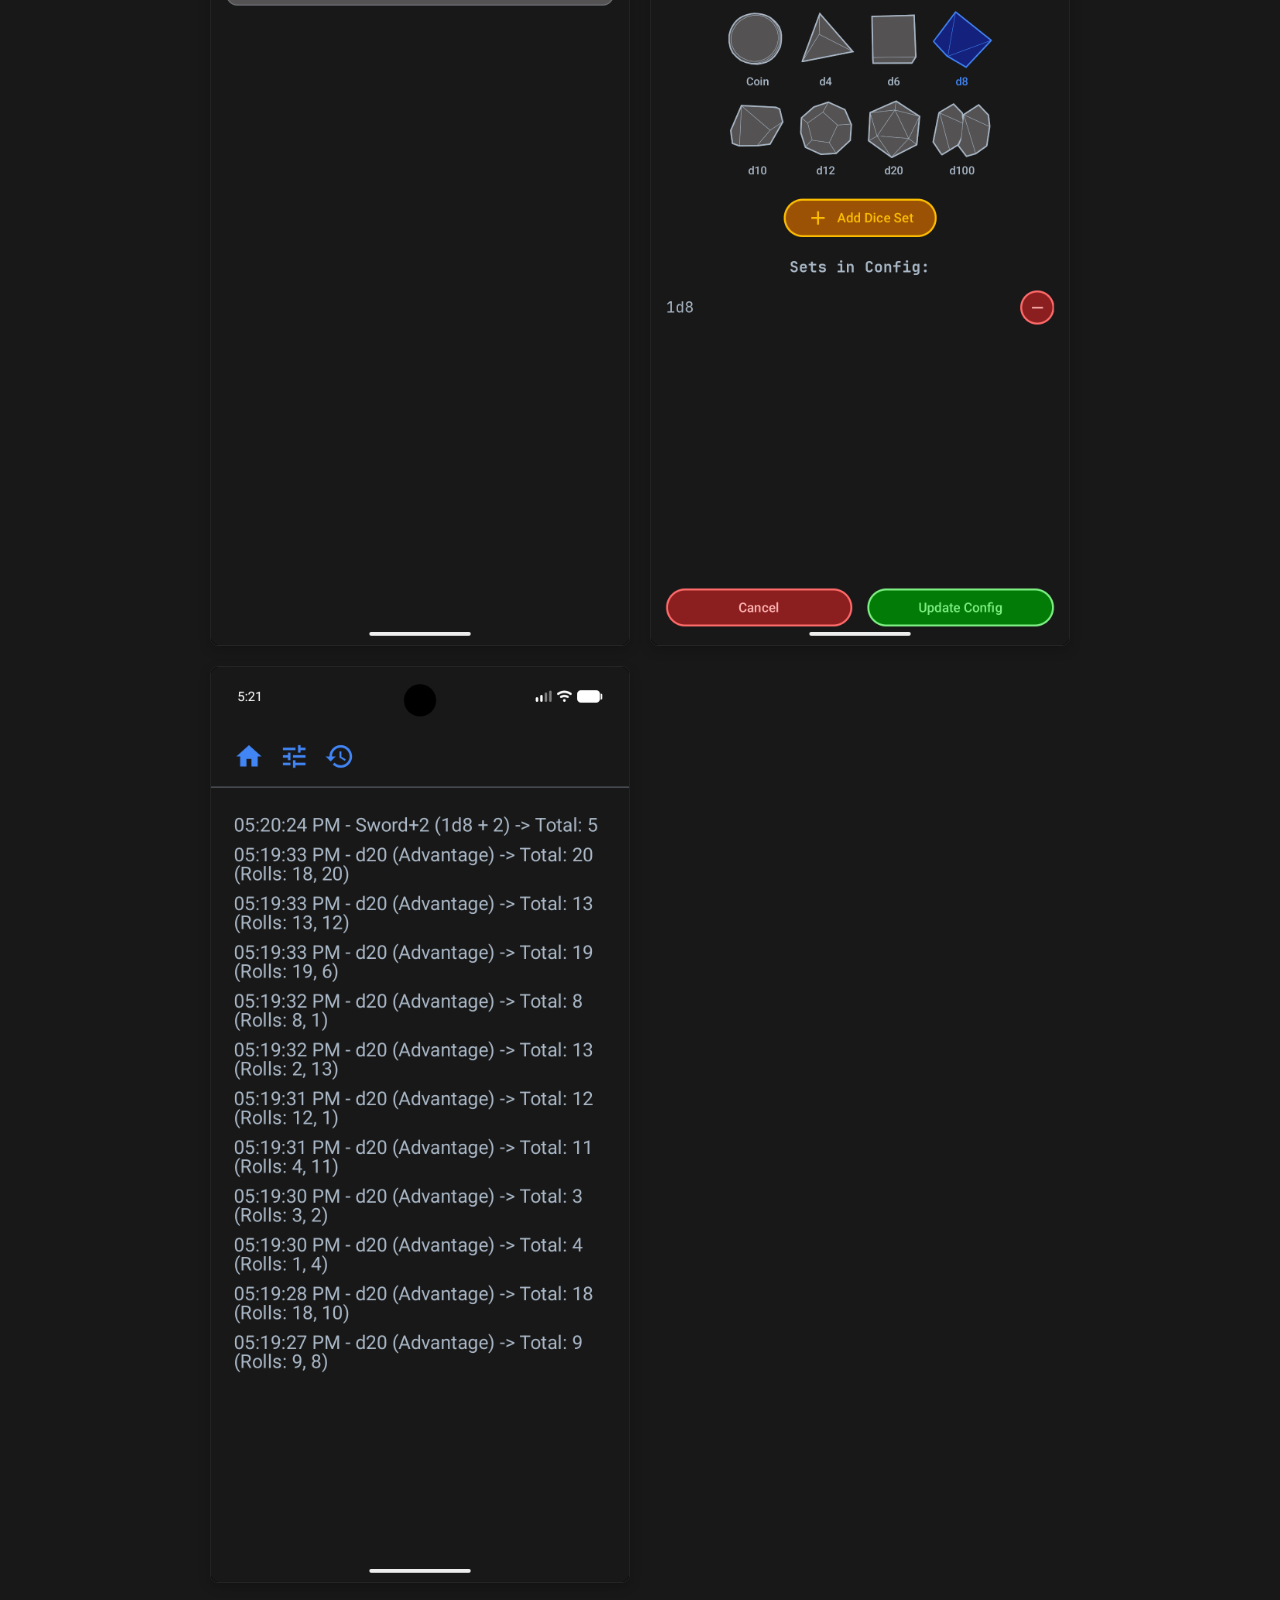
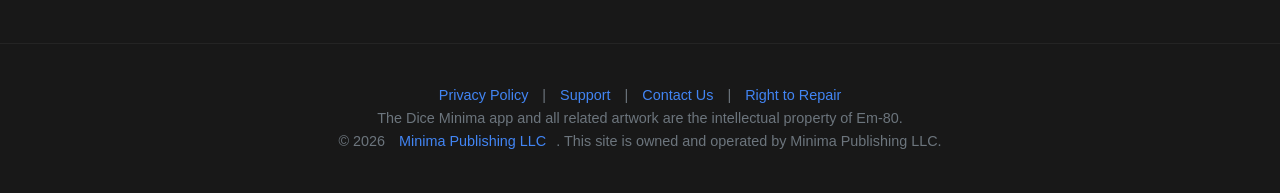
==== commit daacf889: "remove ad txt moved to publisher website" ====
--- a/index.html
+++ b/index.html
@@ -113,7 +113,7 @@
     </main>
 
     <footer>
-        <p><a href="privacy.html">Privacy Policy</a> | <a href="support.html">Support</a> | <a href="contact.html">Contact Us</a> | <a href="right-to-repair.html">Right to Repair</a> | <a href="app-ads.txt">app-ads.txt</a></p>
+        <p><a href="privacy.html">Privacy Policy</a> | <a href="support.html">Support</a> | <a href="contact.html">Contact Us</a> | <a href="right-to-repair.html">Right to Repair</a></p>
         <p>The Dice Minima app and all related artwork are the intellectual property of Em-80.</p>
         <p>&copy; 2026 <a href="https://minimapublishing.com/">Minima Publishing LLC</a>. This site is owned and operated by Minima Publishing LLC.</p>
     </footer>
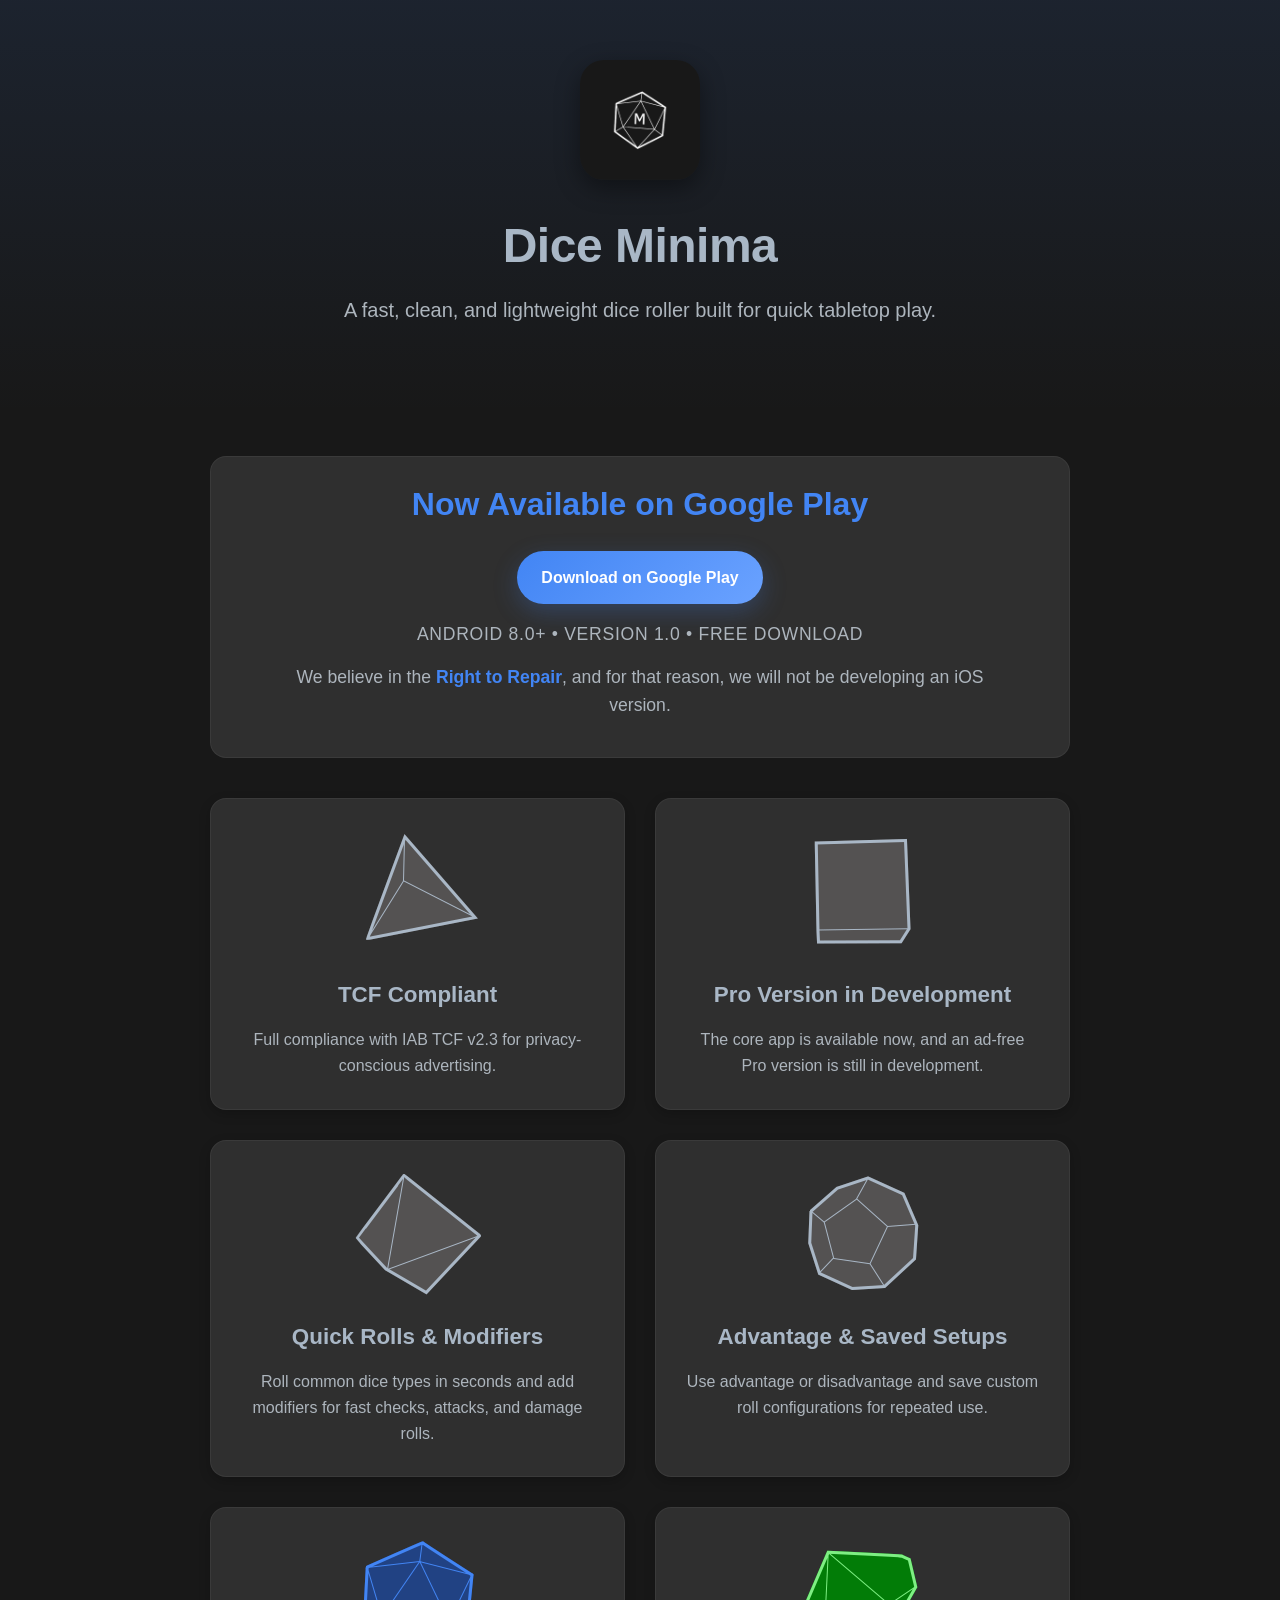
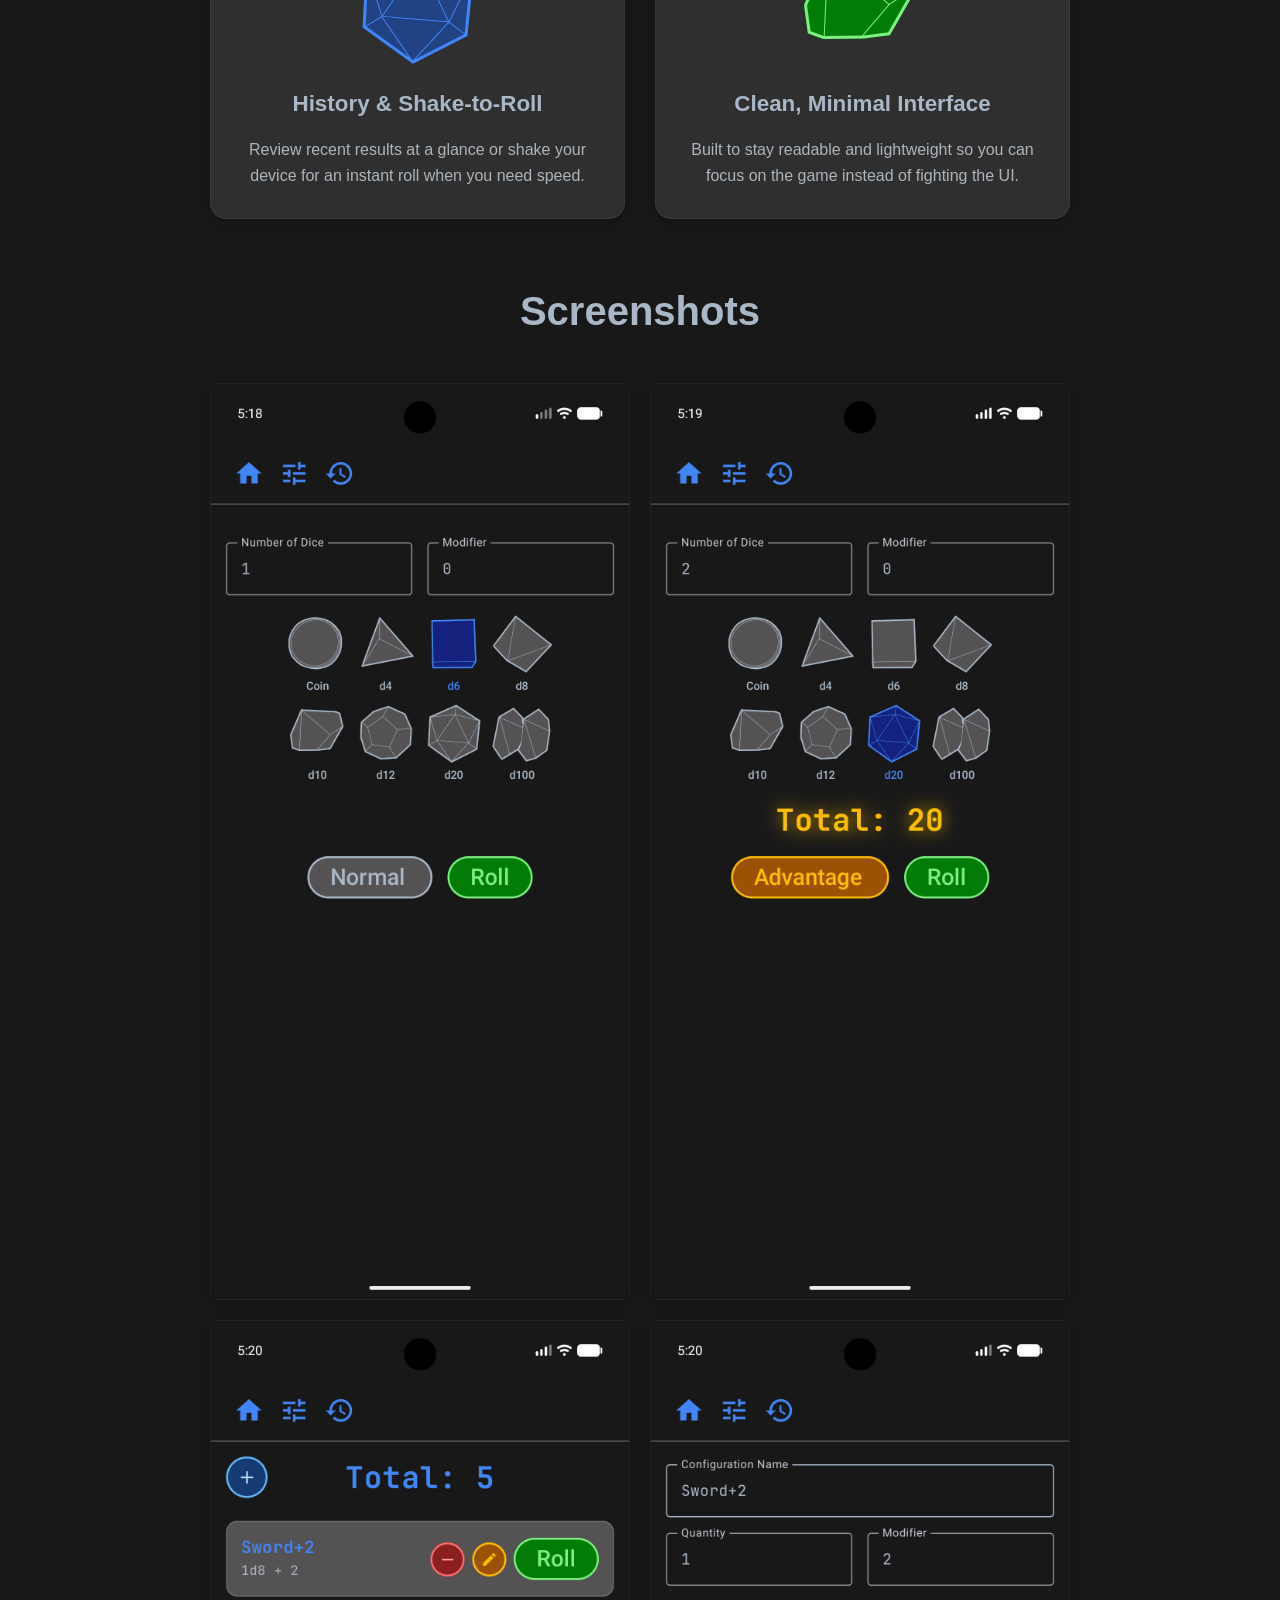
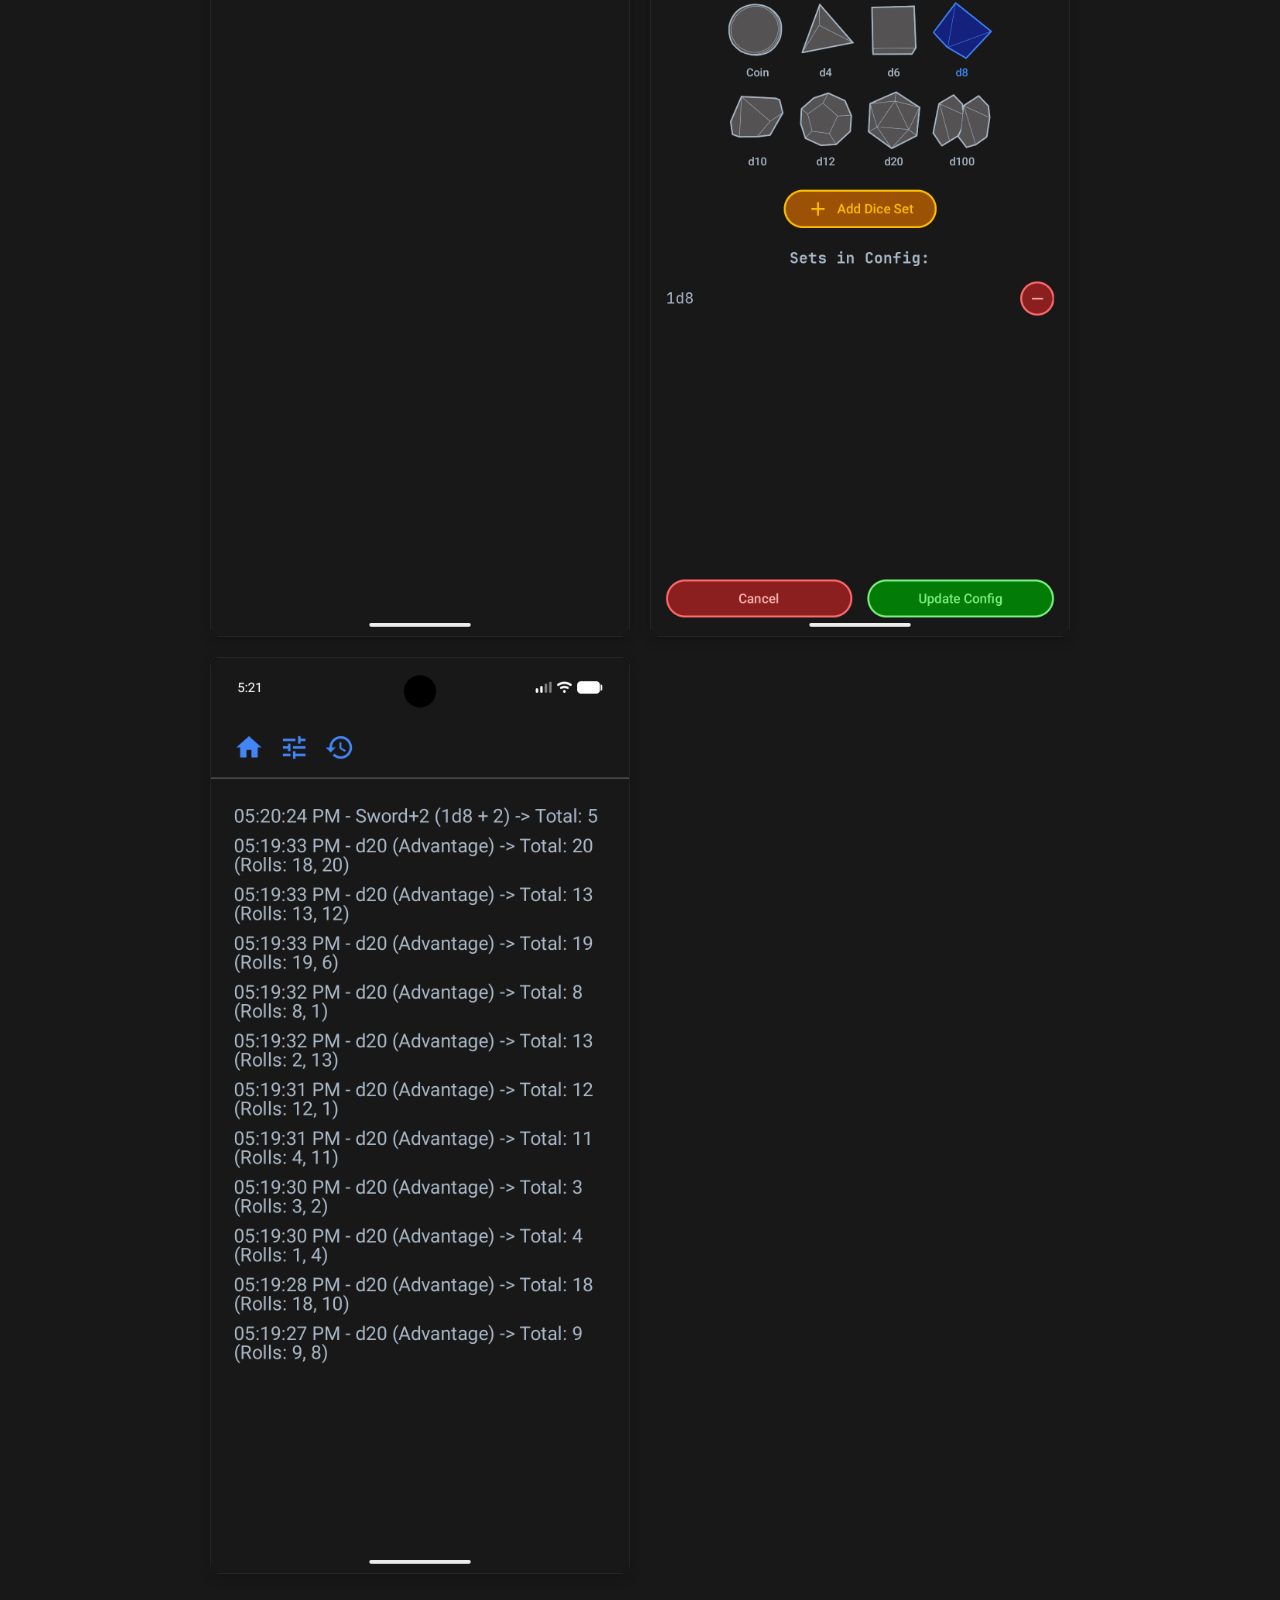
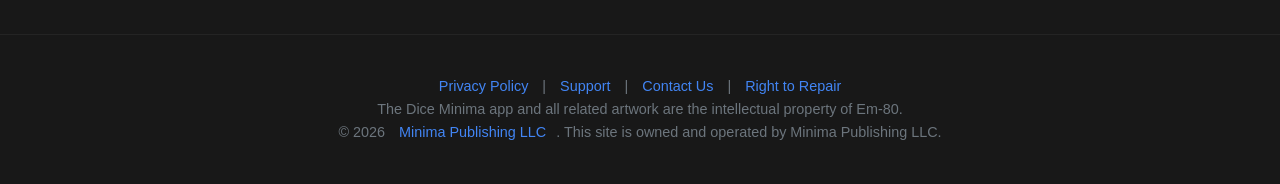
==== commit 5b843704: "free version release update" ====
--- a/index.html
+++ b/index.html
@@ -4,39 +4,45 @@
     <meta charset="UTF-8">
     <meta name="viewport" content="width=device-width, initial-scale=1.0">
     
-    <title>Dice Minima | Auditable Digital Dice</title>
-    <meta name="title" content="Dice Minima | Auditable Digital Dice">
-    <meta name="description" content="Fast, battery-efficient, and auditable digital dice for TTRPGs. Built for speed and trust.">
-    <meta name="keywords" content="DnD, TTRPG, Dice Roller, Auditable Dice, Android, Dice Minima">
+    <title>Dice Minima | Fast Digital Dice Roller for Android</title>
+    <meta name="title" content="Dice Minima | Fast Digital Dice Roller for Android">
+    <meta name="description" content="Fast, clean, and lightweight dice rolling for tabletop play on Android. Roll common dice, add modifiers, save custom setups, and review recent results.">
+    <meta name="keywords" content="Dice Minima, dice roller, Android, TTRPG, DnD, tabletop RPG, digital dice, advantage, disadvantage">
     <link rel="canonical" href="https://diceminima.com/">
 
     <meta property="og:type" content="website">
     <meta property="og:url" content="https://diceminima.com/">
-    <meta property="og:title" content="Dice Minima">
-    <meta property="og:description" content="Fast, battery-efficient, and auditable digital dice. Stop worrying about 'black box' rolls.">
-    <meta property="og:image" content="https://diceminima.com/assets/img/preview-card.png">
+    <meta property="og:title" content="Dice Minima | Fast Digital Dice Roller for Android">
+    <meta property="og:description" content="A fast, clean, and lightweight dice roller for quick tabletop play. Now available on Google Play.">
+    <meta property="og:image" content="https://diceminima.com/assets/img/iconappstore.png">
 
     <meta property="twitter:card" content="summary_large_image">
     <meta property="twitter:url" content="https://diceminima.com/">
-    <meta property="twitter:title" content="Dice Minima">
-    <meta property="twitter:description" content="Fast, battery-efficient, and auditable digital dice. Built for speed and trust.">
-    <meta property="twitter:image" content="https://diceminima.com/assets/img/preview-card.png">
+    <meta property="twitter:title" content="Dice Minima | Fast Digital Dice Roller for Android">
+    <meta property="twitter:description" content="Fast, clean, and lightweight dice rolling for tabletop play. Download Dice Minima on Google Play.">
+    <meta property="twitter:image" content="https://diceminima.com/assets/img/iconappstore.png">
 
     <link rel="stylesheet" href="assets/css/style.css">
     <link rel="icon" href="assets/img/iconappstore.png">
 </head>
+<body>
 
     <header>
         <img src="assets/img/iconappstore.png" alt="Dice Minima App Icon" class="app-icon">
         <h1>Dice Minima</h1>
-        <p class="subtitle">A high-performance, low-latency dice engine for TTRPG players and DMs.</p>
+        <p class="subtitle">A fast, clean, and lightweight dice roller built for quick tabletop play.</p>
     </header>
 
     <main class="container">
-        <section class="release-info">
-            <h2>Coming Summer 2026</h2>
-            <p>Currently in development, Dice Minima is scheduled to be released for Android devices in the summer of 2026. We are a small team passionate about TTRPGs and dedicated to creating a high-quality, bloat-free experience.</p>
-            <p>We believe in the <a href="right-to-repair.html">Right to Repair</a>, and for that reason, we will not be developing an iOS version.</p>
+        <section class="release-stack">
+            <div class="release-info download-card">
+                <h2>Now Available on Google Play</h2>
+                <div class="hero-actions">
+                    <a class="primary-button" href="https://play.google.com/store/apps/details?id=com.em_80.Dice_Minima" target="_blank" rel="noopener noreferrer">Download on Google Play</a>
+                </div>
+                <p class="release-meta">Android 8.0+ • Version 1.0 • Free download</p>
+                <p>We believe in the <a href="right-to-repair.html">Right to Repair</a>, and for that reason, we will not be developing an iOS version.</p>
+            </div>
         </section>
         <section class="features">
             <!-- Feature 1: TCF Compliant -->
@@ -49,54 +55,54 @@
                 <p>Full compliance with IAB TCF v2.3 for privacy-conscious advertising.</p>
             </div>
 
-            <!-- Feature 2: Free & Pro Versions -->
+            <!-- Feature 2: Pro Version -->
             <div class="feature-card">
                 <div class="die-container">
                     <div class="die-layer die-field" style="--die-field-tint: #545252; -webkit-mask-position: -256px 0px; mask-position: -256px 0px;"></div>
                     <div class="die-layer die-outline" style="--die-outline-tint: #A9B7C6; -webkit-mask-position: -256px 0px; mask-position: -256px 0px;"></div>
                 </div>
-                <h3>Free & Pro Versions</h3>
-                <p>Enjoy the core features for free, or upgrade to Pro for an ad-free experience.</p>
+                <h3>Pro Version in Development</h3>
+                <p>The core app is available now, and an ad-free Pro version is still in development.</p>
             </div>
 
-            <!-- Feature 3: 1000 Line History -->
+            <!-- Feature 3: Quick Rolls -->
             <div class="feature-card">
                 <div class="die-container">
                     <div class="die-layer die-field" style="--die-field-tint: #545252; -webkit-mask-position: -384px 0px; mask-position: -384px 0px;"></div>
                     <div class="die-layer die-outline" style="--die-outline-tint: #A9B7C6; -webkit-mask-position: -384px 0px; mask-position: -384px 0px;"></div>
                 </div>
-                <h3>Expanded History</h3>
-                <p>Users get a 1000-line scrollback, and the history log can be hidden for a cleaner view.</p>
+                <h3>Quick Rolls & Modifiers</h3>
+                <p>Roll common dice types in seconds and add modifiers for fast checks, attacks, and damage rolls.</p>
             </div>
 
-            <!-- Feature 4: Dynamic Colors -->
+            <!-- Feature 4: Saved Setups -->
             <div class="feature-card">
                 <div class="die-container">
                     <div class="die-layer die-field" style="--die-field-tint: #545252; -webkit-mask-position: -640px 0px; mask-position: -640px 0px;"></div>
                     <div class="die-layer die-outline" style="--die-outline-tint: #A9B7C6; -webkit-mask-position: -640px 0px; mask-position: -640px 0px;"></div>
                 </div>
-                <h3>Advantage-Based Colors</h3>
-                <p>The total roll display changes color to reflect the current advantage or disadvantage state.</p>
+                <h3>Advantage & Saved Setups</h3>
+                <p>Use advantage or disadvantage and save custom roll configurations for repeated use.</p>
             </div>
 
-            <!-- Feature 5: Foldable Support -->
+            <!-- Feature 5: History and Shake -->
             <div class="feature-card">
                 <div class="die-container">
                     <div class="die-layer die-field" style="--die-field-tint: #214283; -webkit-mask-position: -768px 0px; mask-position: -768px 0px;"></div>
                     <div class="die-layer die-outline" style="--die-outline-tint: #4285F4; -webkit-mask-position: -768px 0px; mask-position: -768px 0px;"></div>
                 </div>
-                <h3>Foldable Phone Support</h3>
-                <p>A responsive layout that has been tested and optimized for foldable devices.</p>
+                <h3>History & Shake-to-Roll</h3>
+                <p>Review recent results at a glance or shake your device for an instant roll when you need speed.</p>
             </div>
 
-            <!-- Feature 6: Coming Soon -->
+            <!-- Feature 6: Minimal Interface -->
             <div class="feature-card">
                 <div class="die-container">
                     <div class="die-layer die-field" style="--die-field-tint: #027C07; -webkit-mask-position: -512px 0px; mask-position: -512px 0px;"></div>
                     <div class="die-layer die-outline" style="--die-outline-tint: #7EEF83; -webkit-mask-position: -512px 0px; mask-position: -512px 0px;"></div>
                 </div>
-                <h3>More Features Coming Soon</h3>
-                <p>We are actively developing new features to enhance your TTRPG experience.</p>
+                <h3>Clean, Minimal Interface</h3>
+                <p>Built to stay readable and lightweight so you can focus on the game instead of fighting the UI.</p>
             </div>
         </section>
 
--- a/assets/css/style.css
+++ b/assets/css/style.css
@@ -66,13 +66,24 @@
     flex: 1;
 }
 
+.release-stack {
+    display: flex;
+    flex-direction: column;
+    gap: 24px;
+    margin-top: 40px;
+}
+
 .release-info {
     background-color: var(--card-bg);
     border-radius: 16px;
     padding: 30px;
-    margin-top: 40px;
-    text-align: center;
-    border: 1px solid rgba(255, 255, 255, 0.05);
+    text-align: center;
+    border: 1px solid rgba(255, 255, 255, 0.05);
+}
+
+.download-card {
+    padding-top: 22px;
+    padding-bottom: 22px;
 }
 
 .release-info h2 {
@@ -90,6 +101,34 @@
 
 .release-info a {
     font-weight: 600;
+}
+
+.hero-actions {
+    margin: 8px 0 16px;
+}
+
+.primary-button {
+    display: inline-block;
+    padding: 14px 24px;
+    border-radius: 999px;
+    background: linear-gradient(135deg, #4285F4 0%, #6aa2ff 100%);
+    color: #ffffff;
+    font-weight: 700;
+    box-shadow: 0 8px 24px rgba(66, 133, 244, 0.25);
+    transition: transform 0.2s ease, box-shadow 0.2s ease;
+}
+
+.primary-button:hover {
+    text-decoration: none;
+    transform: translateY(-2px);
+    box-shadow: 0 10px 28px rgba(66, 133, 244, 0.35);
+}
+
+.release-meta {
+    font-size: 0.95rem;
+    letter-spacing: 0.04em;
+    text-transform: uppercase;
+    color: #8ea0b3;
 }
 
 .features {
@@ -226,3 +265,24 @@
     box-shadow: 0 4px 12px rgba(0, 0, 0, 0.2);
     border: 1px solid rgba(255, 255, 255, 0.05);
 }
+
+@media (max-width: 640px) {
+    h1 {
+        font-size: 2.4rem;
+    }
+
+    .subtitle {
+        font-size: 1.1rem;
+    }
+
+    .release-info,
+    .privacy-content,
+    .feature-card {
+        padding: 24px;
+    }
+
+    .primary-button {
+        width: 100%;
+        text-align: center;
+    }
+}
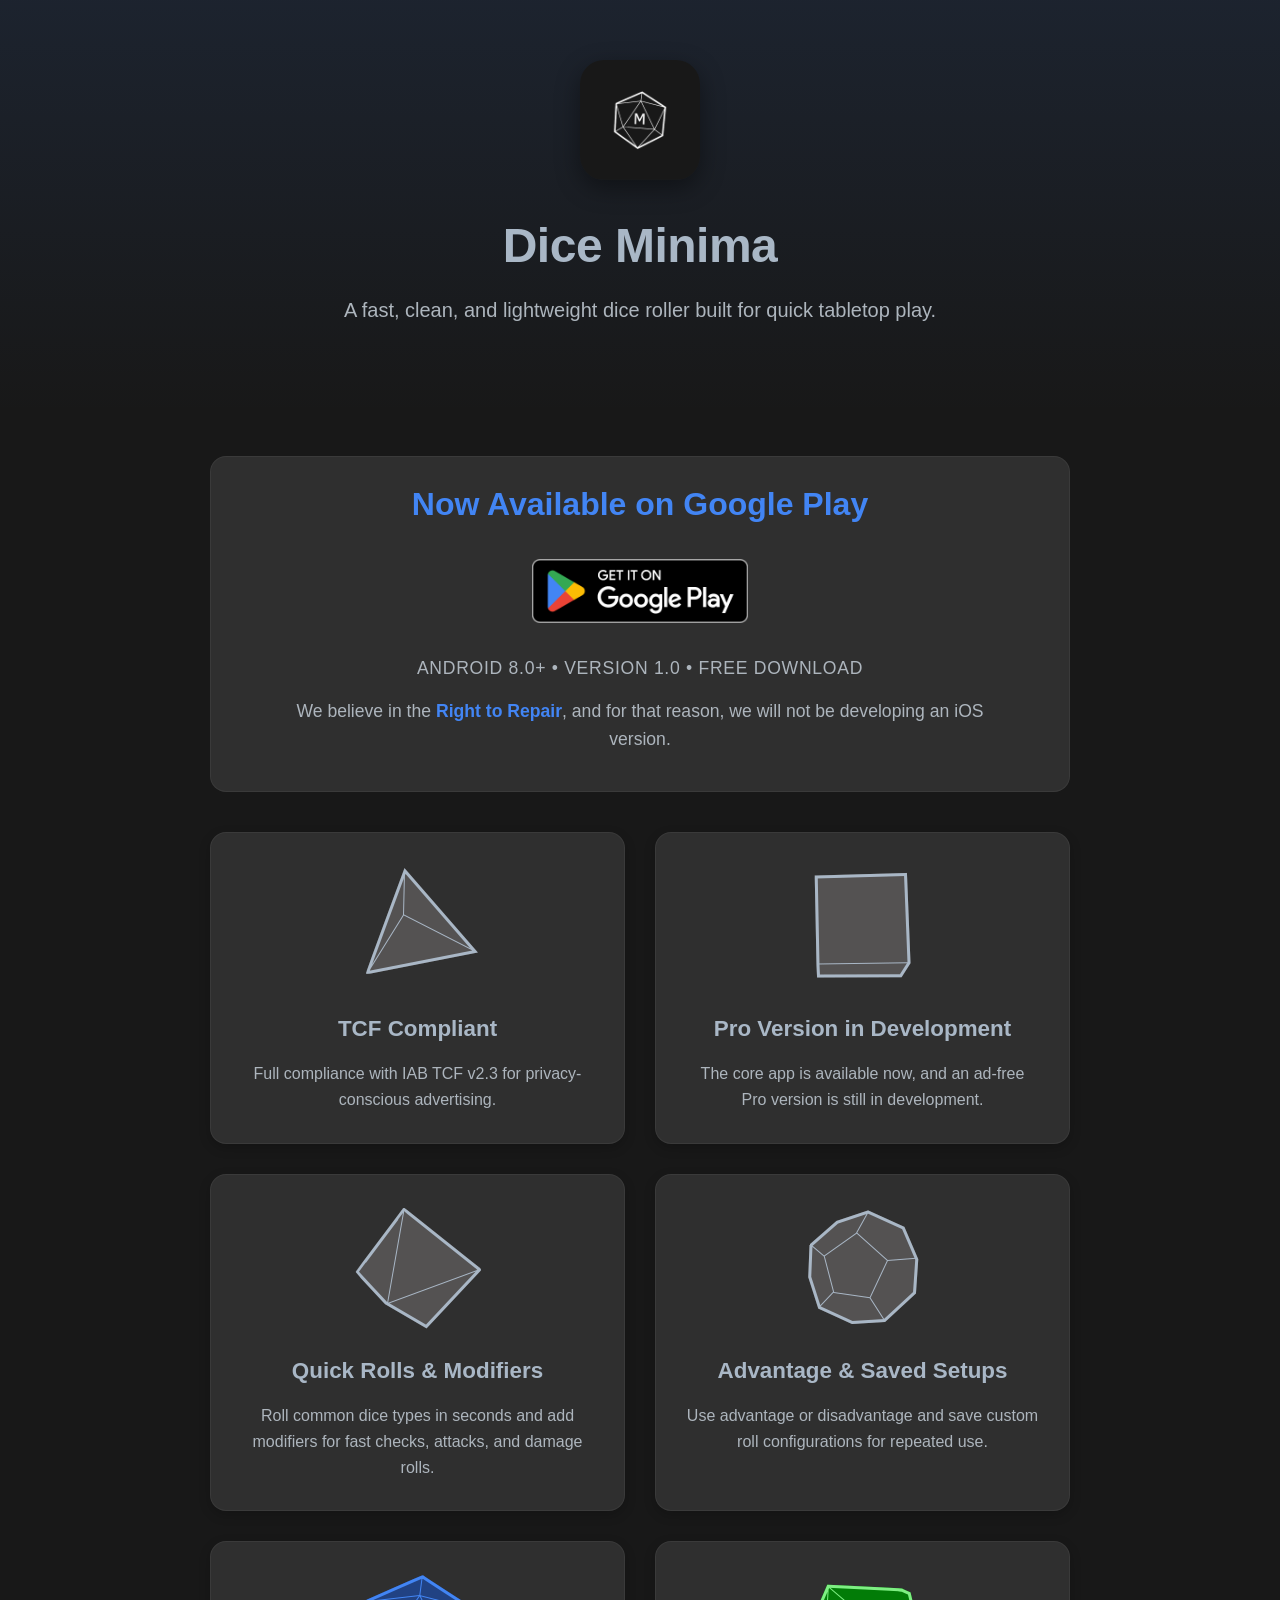
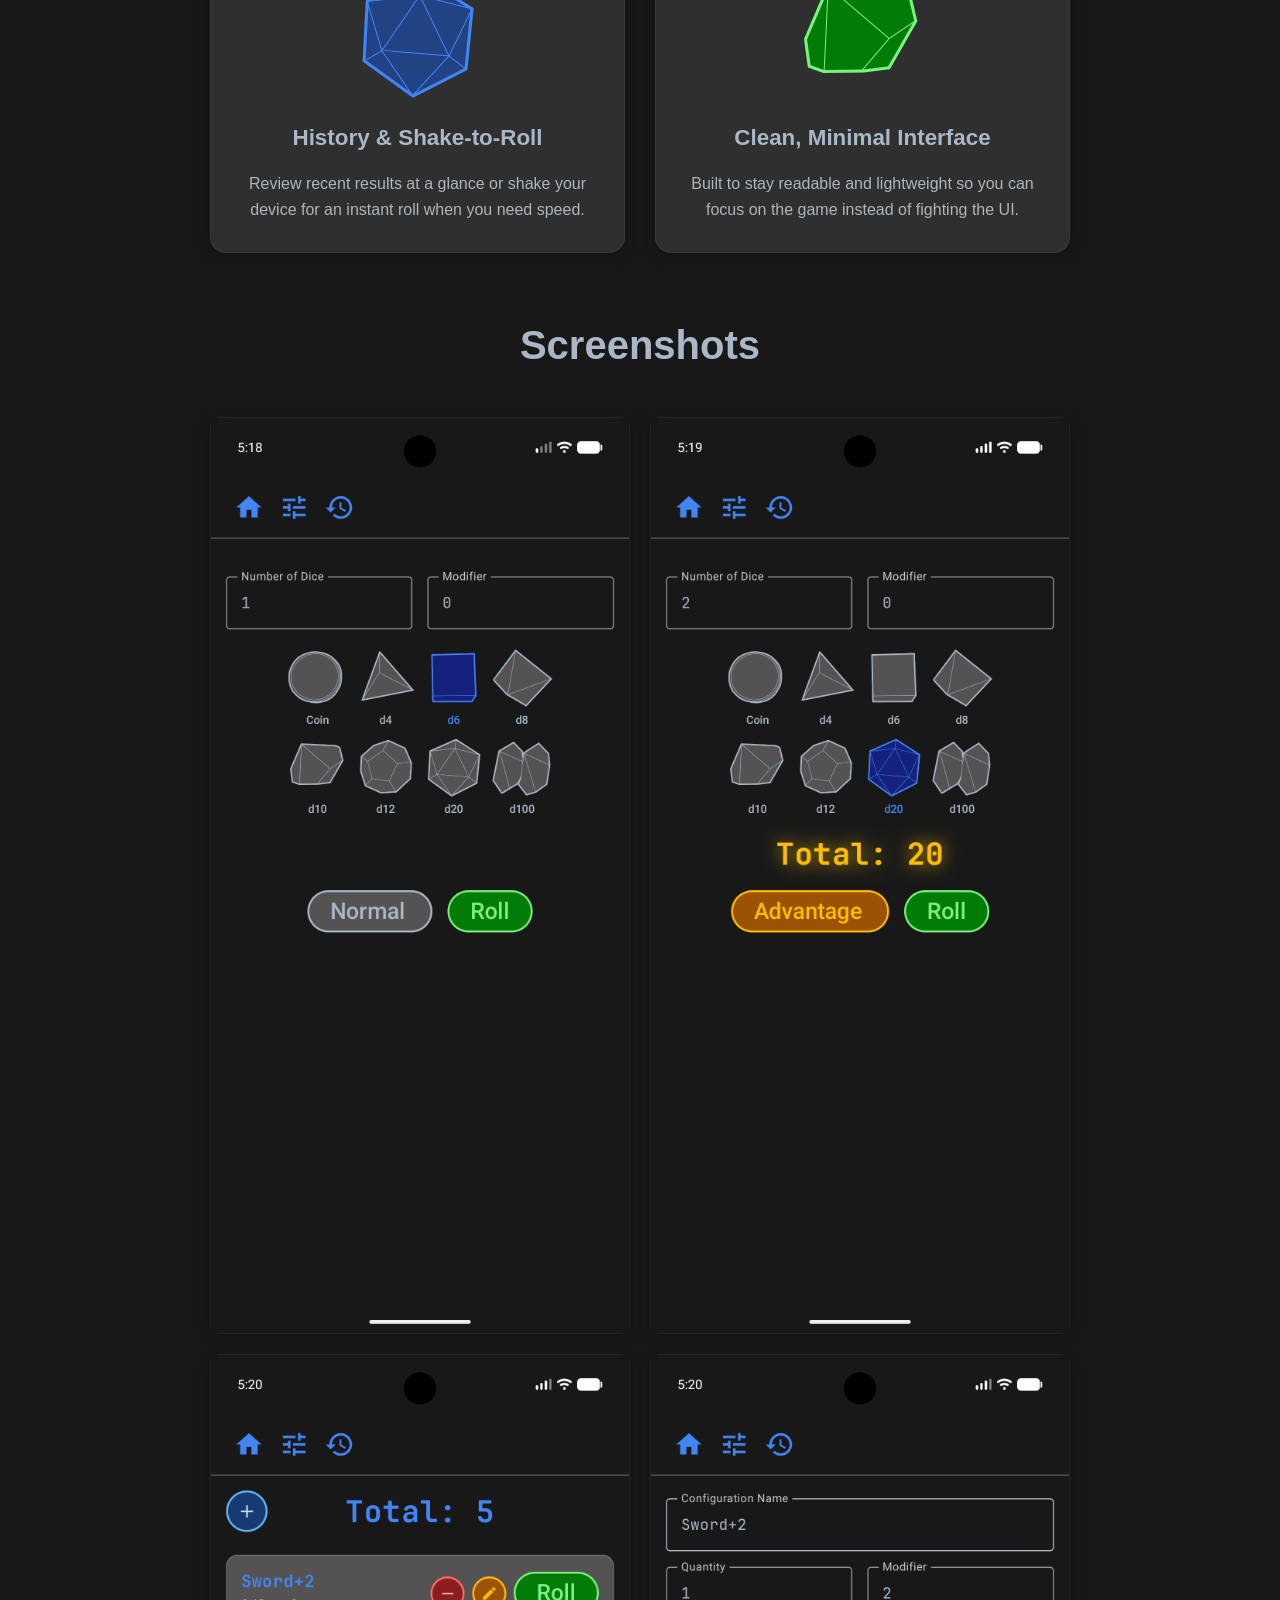
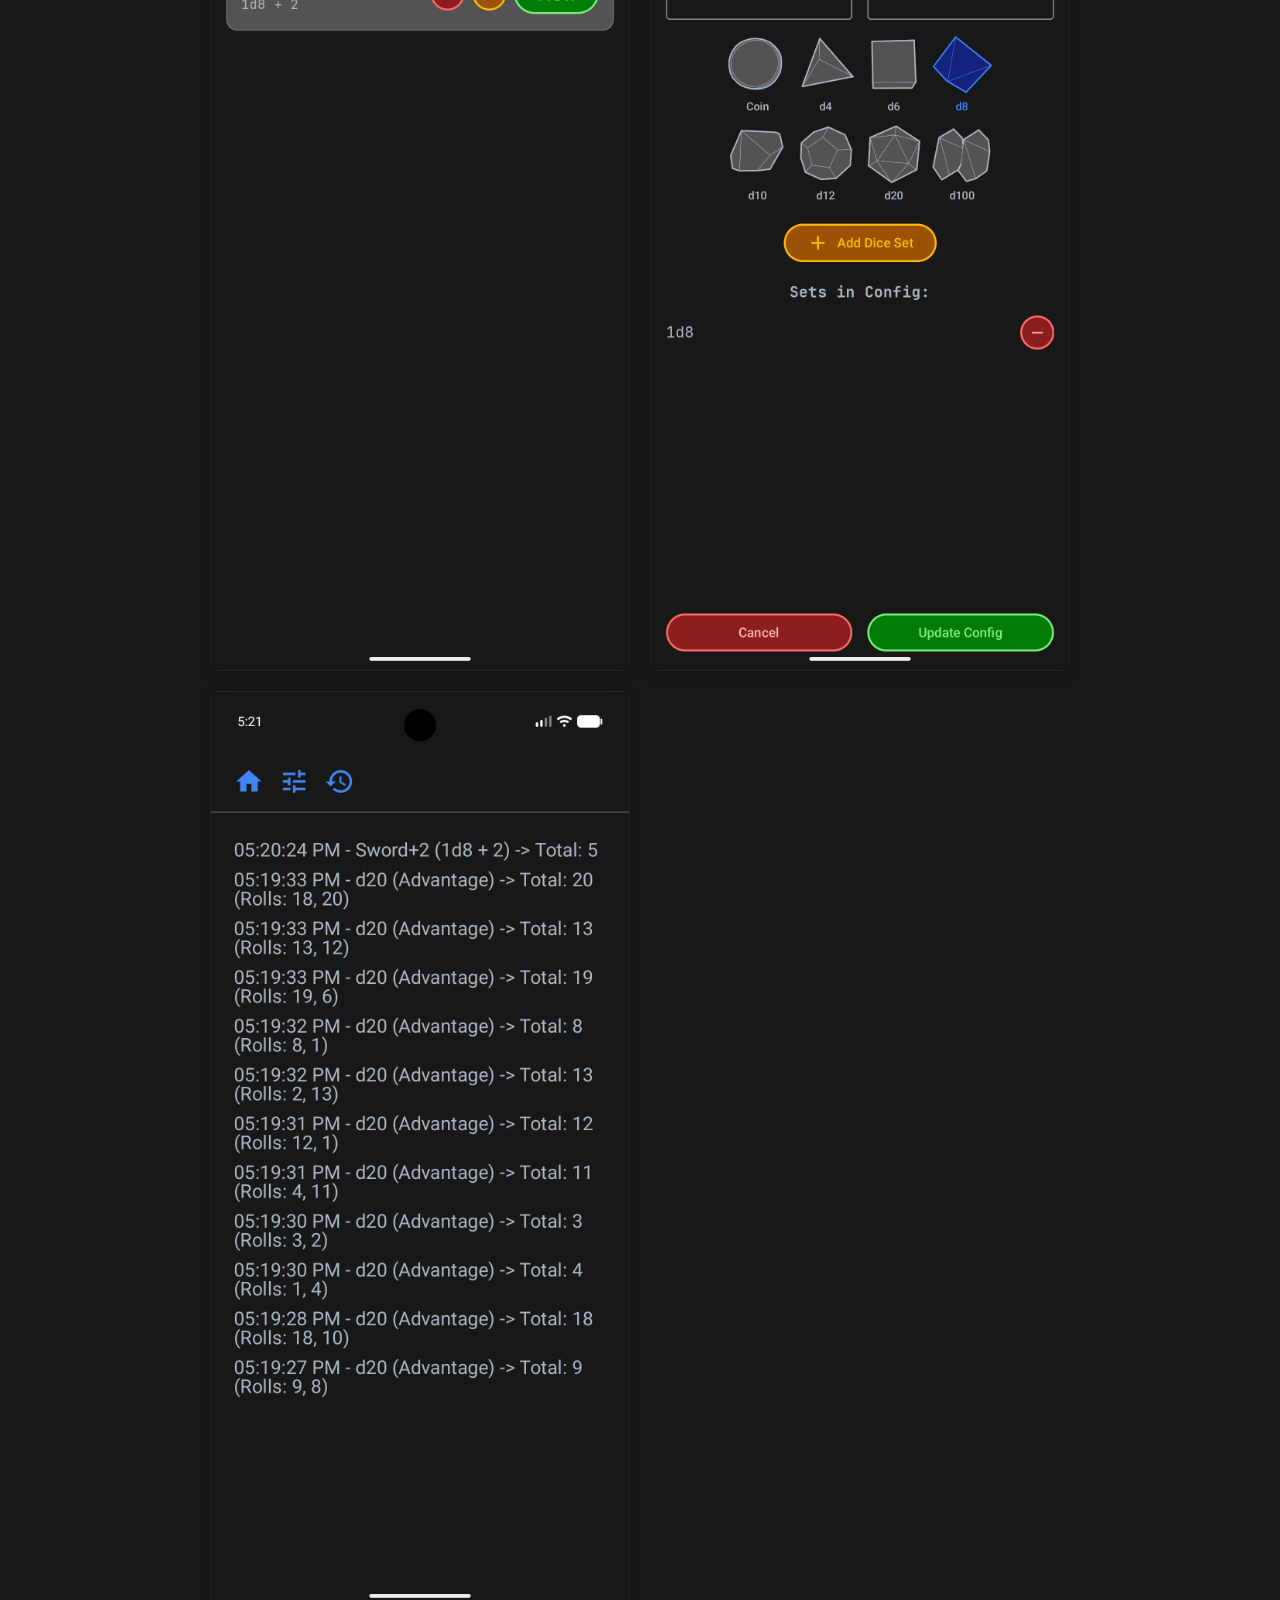
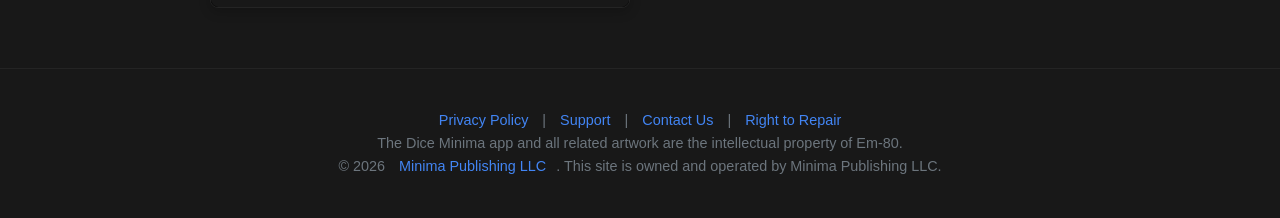
==== commit ca532fa5: "get it on google play button" ====
--- a/index.html
+++ b/index.html
@@ -38,7 +38,9 @@
             <div class="release-info download-card">
                 <h2>Now Available on Google Play</h2>
                 <div class="hero-actions">
-                    <a class="primary-button" href="https://play.google.com/store/apps/details?id=com.em_80.Dice_Minima" target="_blank" rel="noopener noreferrer">Download on Google Play</a>
+                    <a class="store-badge-link" href="https://play.google.com/store/apps/details?id=com.em_80.Dice_Minima" target="_blank" rel="noopener noreferrer" aria-label="Get Dice Minima on Google Play">
+                        <img class="store-badge google-play-badge" src="assets/img/GetItOnGooglePlay_Badge_Web_color_English.png" alt="Get it on Google Play">
+                    </a>
                 </div>
                 <p class="release-meta">Android 8.0+ • Version 1.0 • Free download</p>
                 <p>We believe in the <a href="right-to-repair.html">Right to Repair</a>, and for that reason, we will not be developing an iOS version.</p>
--- a/assets/css/style.css
+++ b/assets/css/style.css
@@ -105,6 +105,28 @@
 
 .hero-actions {
     margin: 8px 0 16px;
+}
+
+.store-badge-link {
+    display: inline-block;
+    line-height: 0;
+    margin: 8px 0;
+}
+
+.store-badge-link:hover {
+    text-decoration: none;
+}
+
+.store-badge-link:focus-visible {
+    outline: 3px solid rgba(66, 133, 244, 0.9);
+    outline-offset: 4px;
+}
+
+.store-badge {
+    display: block;
+    height: 64px;
+    width: auto;
+    max-width: 100%;
 }
 
 .primary-button {
@@ -285,4 +307,8 @@
         width: 100%;
         text-align: center;
     }
-}
+
+    .store-badge {
+        height: 56px;
+    }
+}
